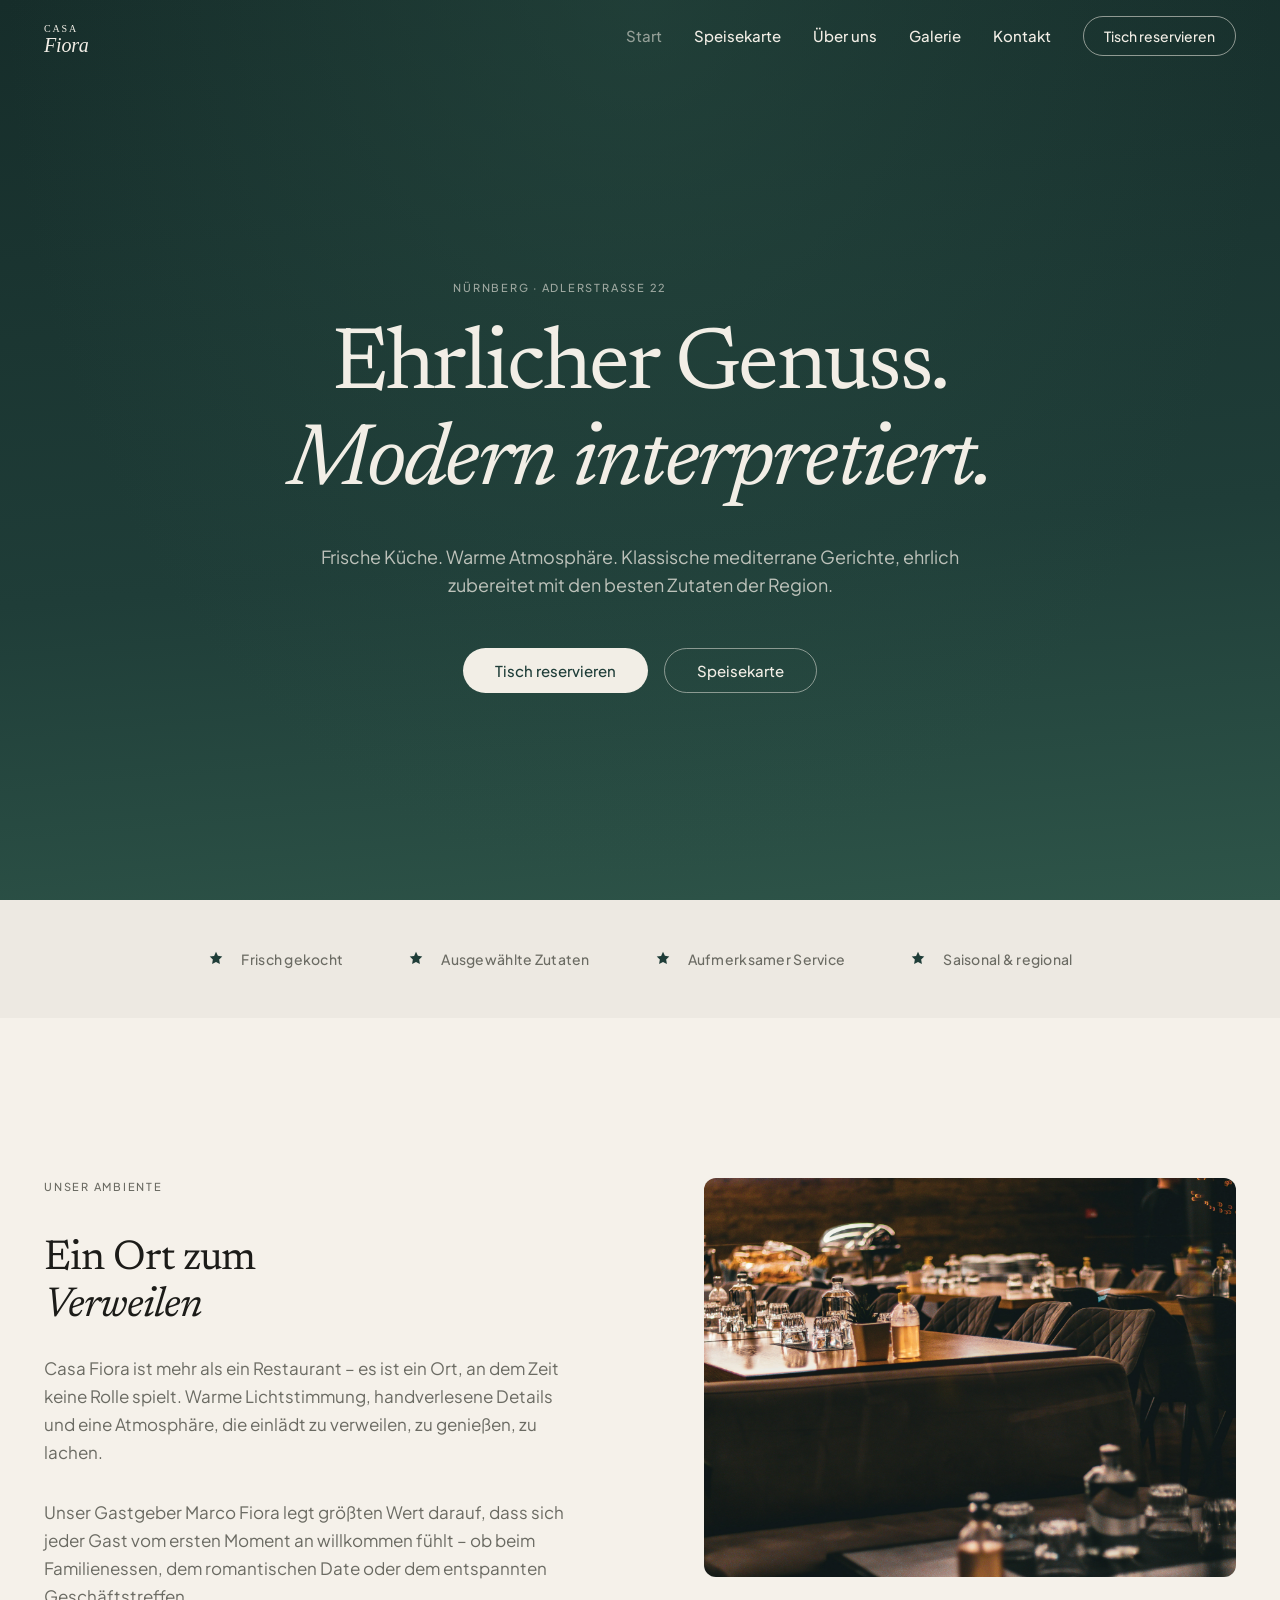
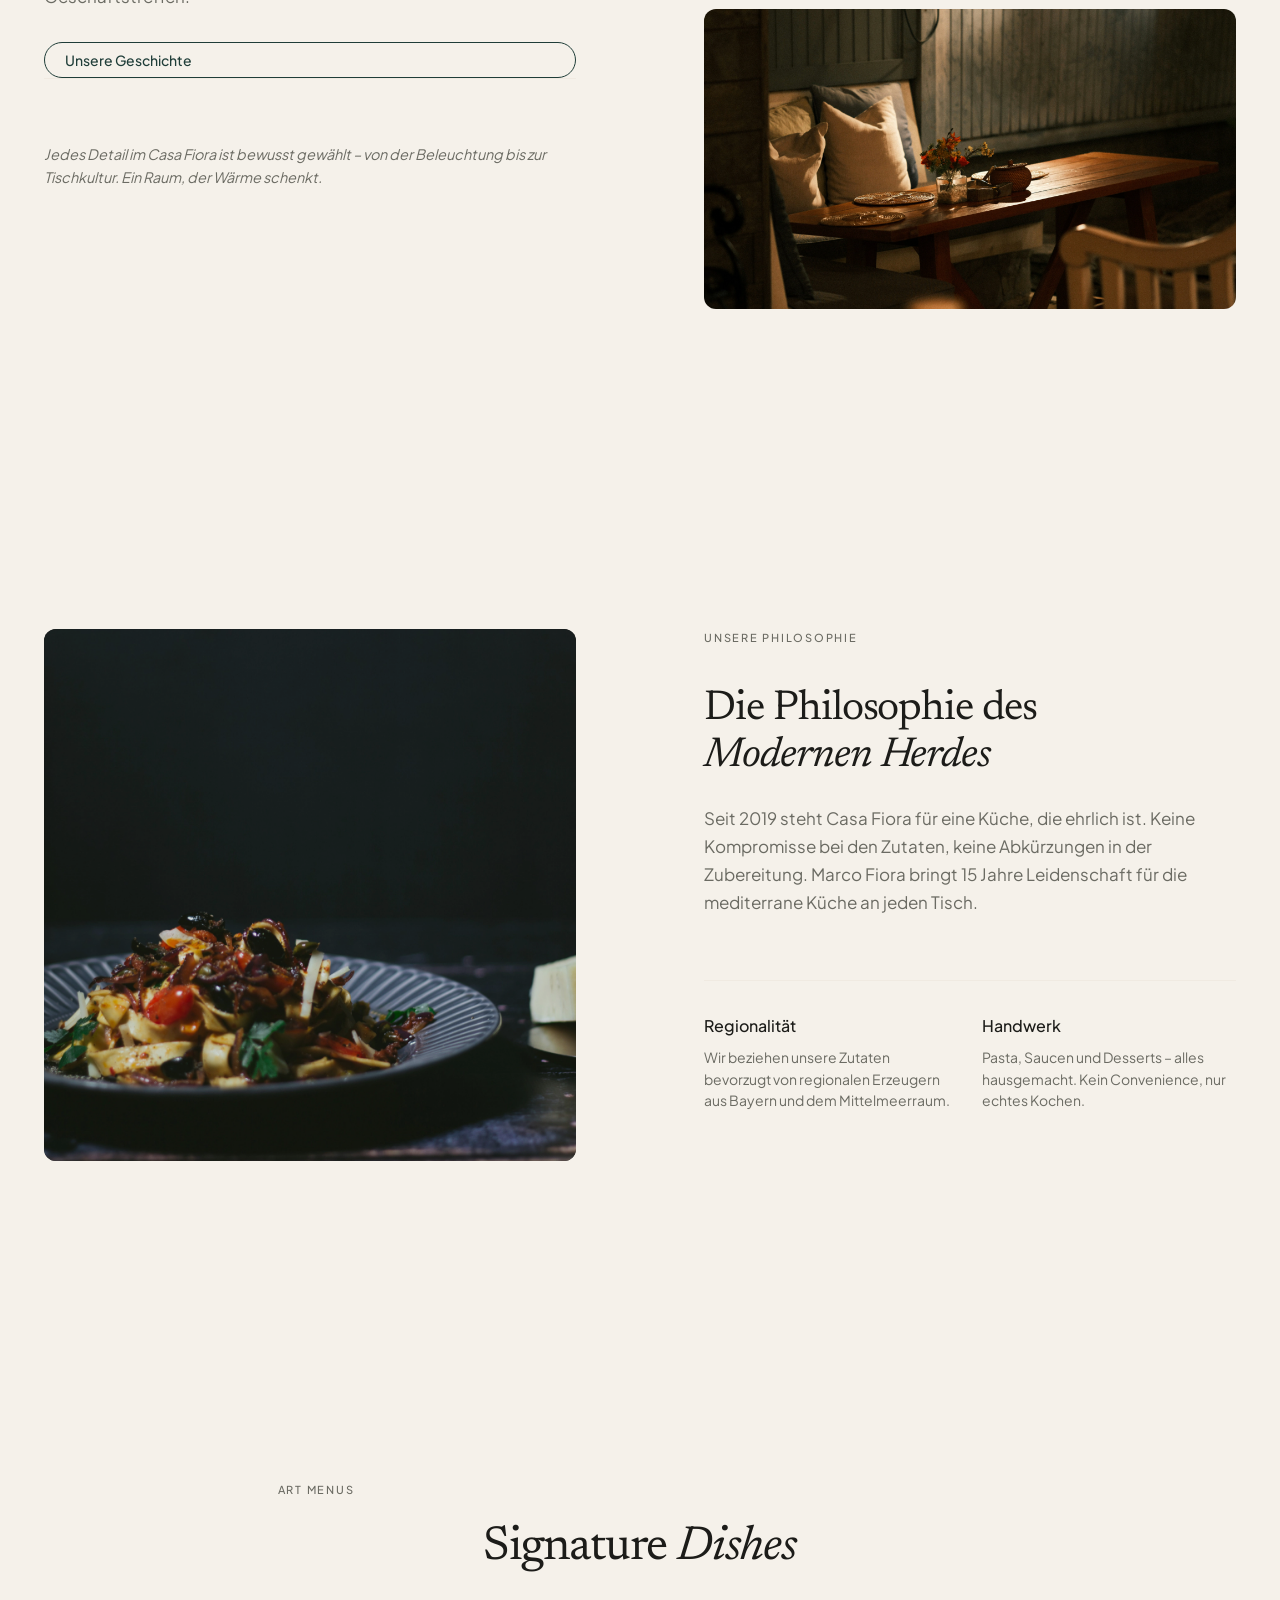
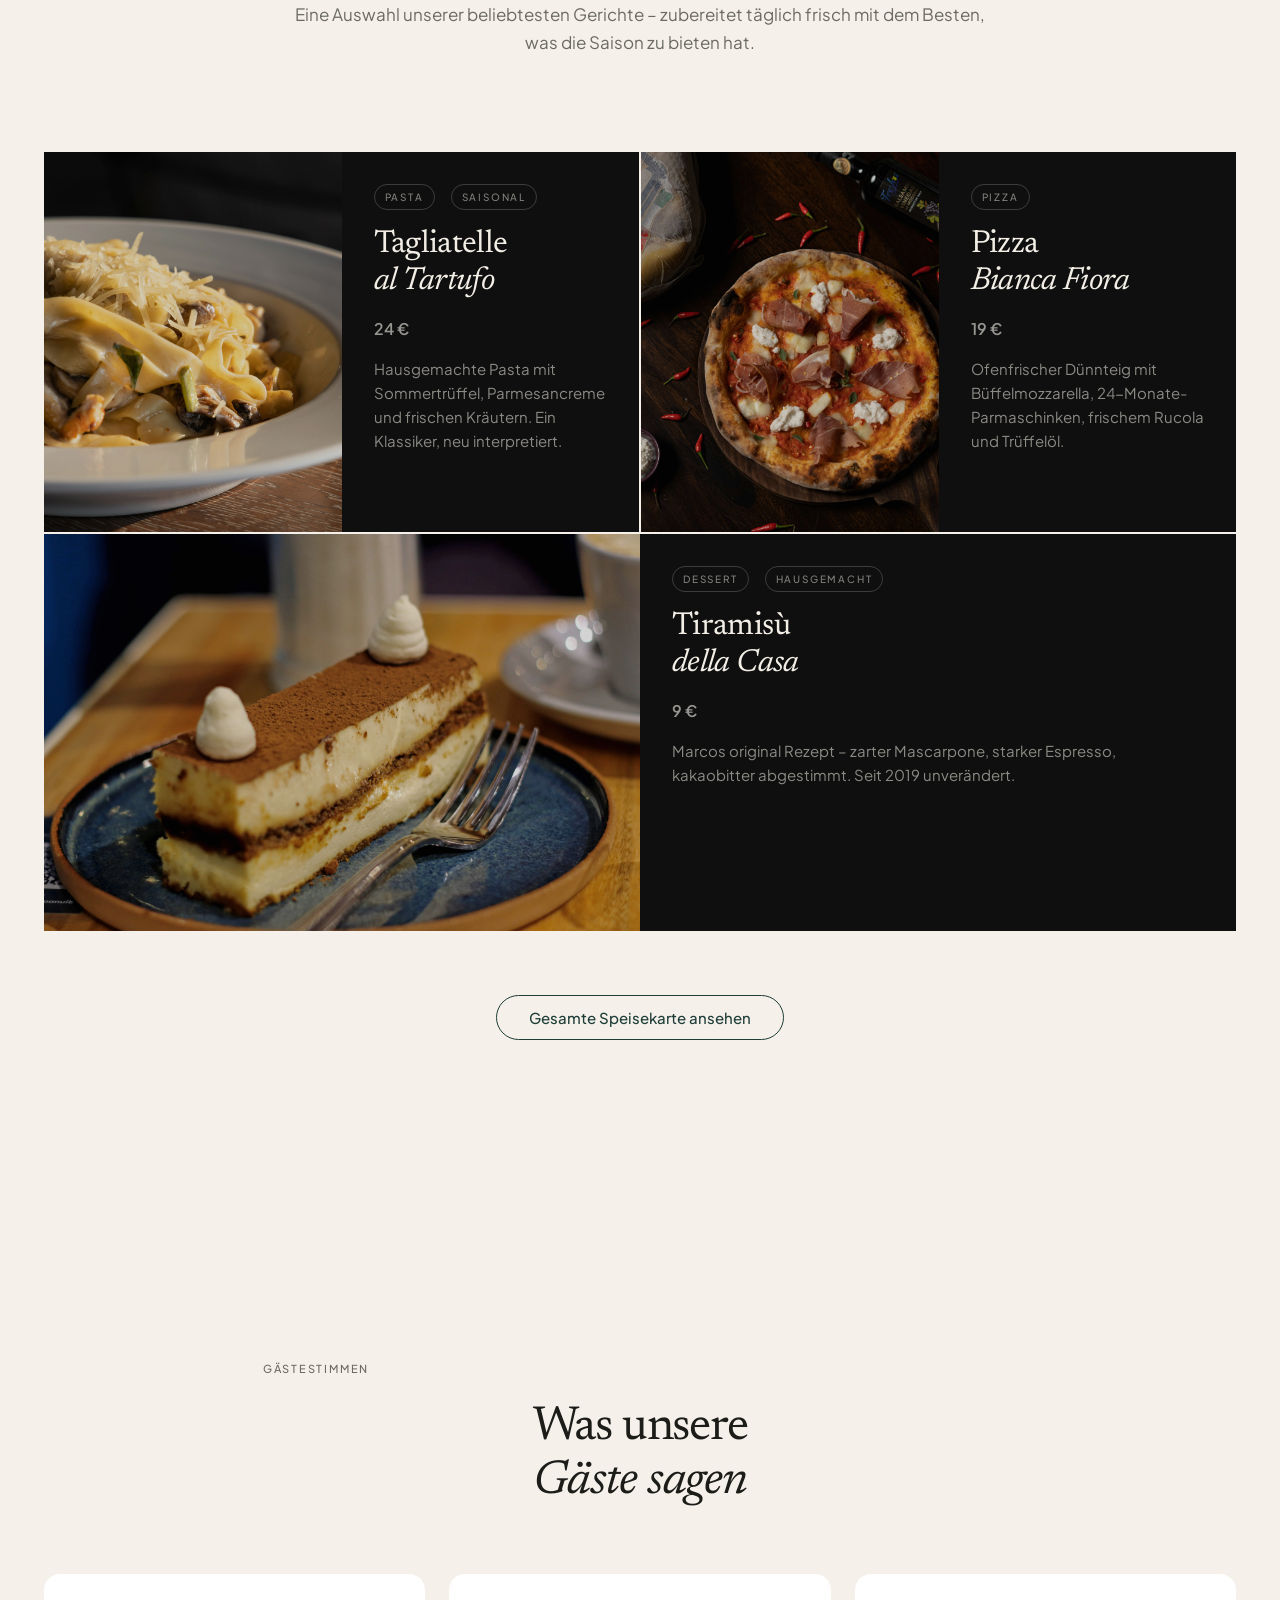
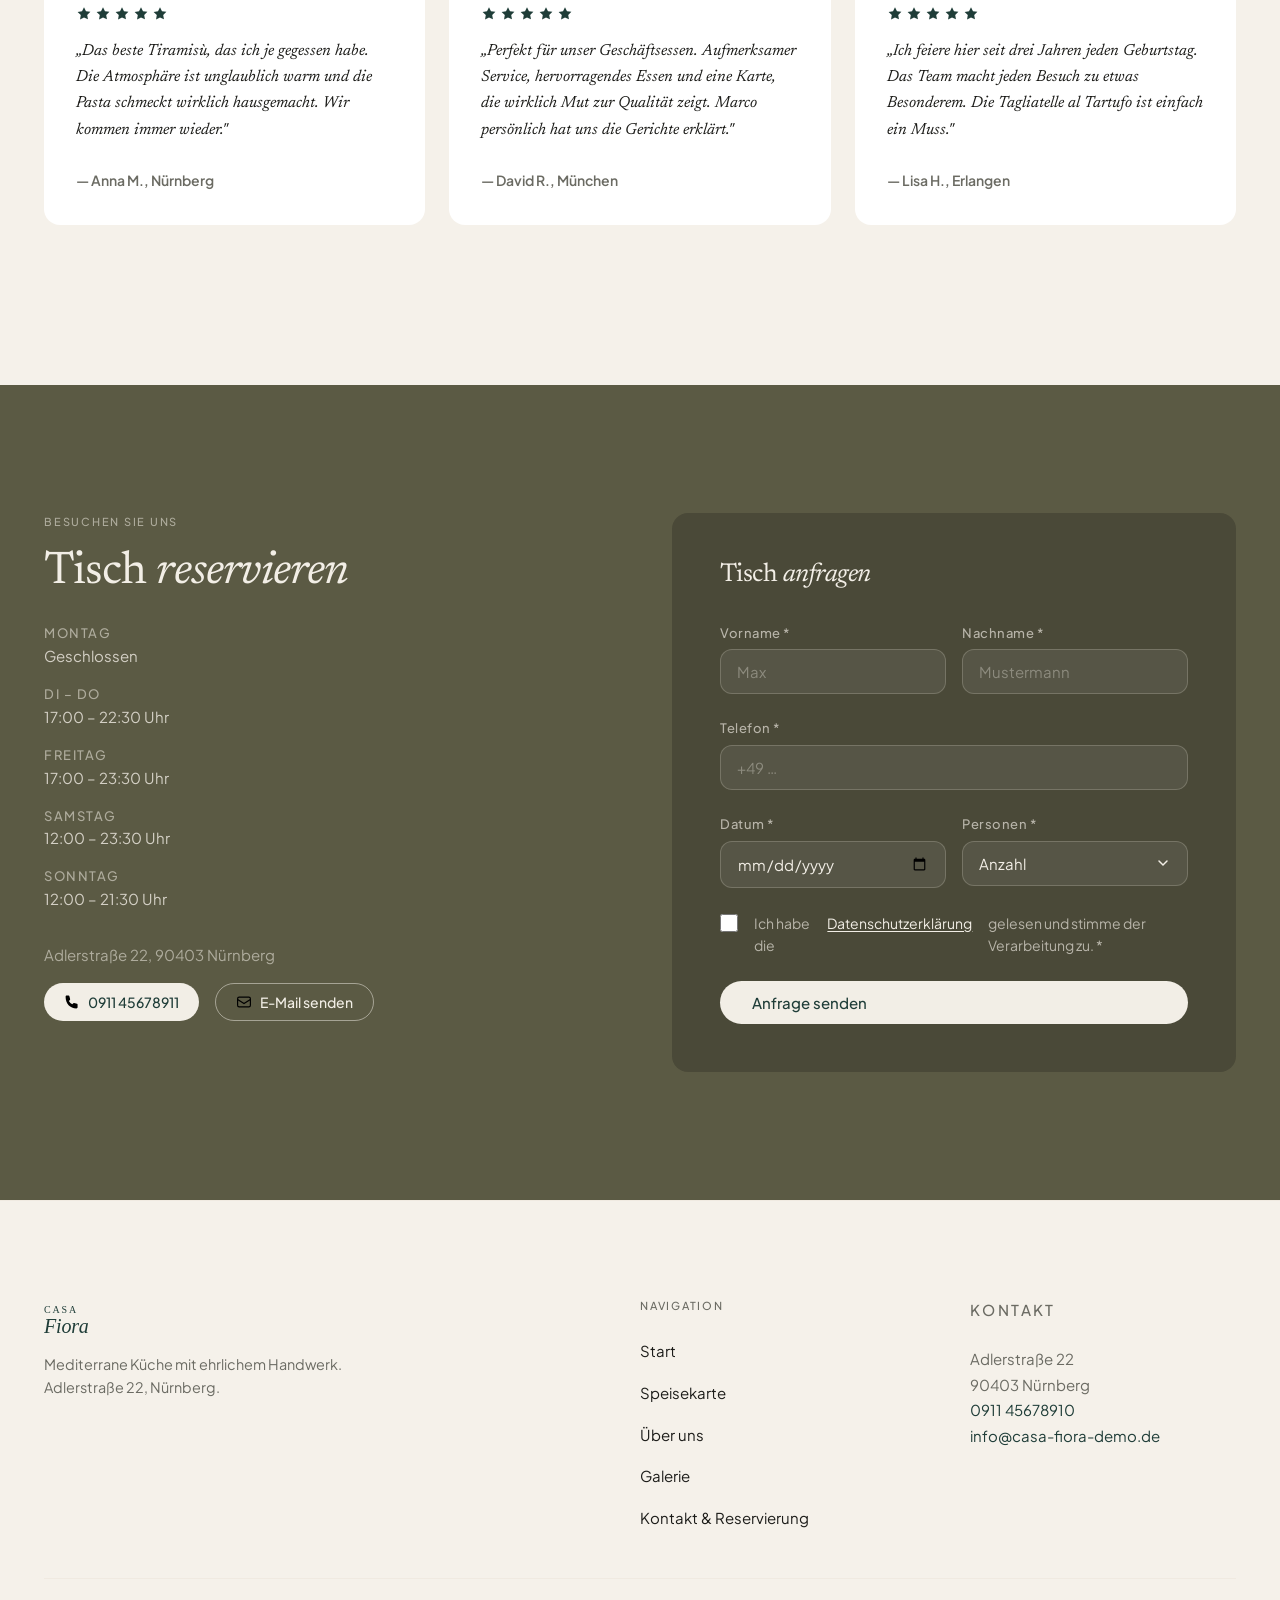
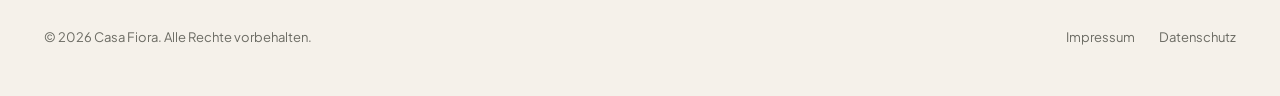
==== index.html @ edd3dd40 "demo Restaurant" ====
<!DOCTYPE html>
<html lang="de">
<head>
  <meta charset="UTF-8">
  <meta name="viewport" content="width=device-width, initial-scale=1.0">
  <meta name="description" content="Casa Fiora – Mediterrane Küche in Nürnberg. Frische Zutaten, hausgemachte Saucen, warme Atmosphäre. Tisch reservieren: 0911 45678911.">
  <meta name="robots" content="index, follow">
  <title>Casa Fiora – Mediterrane Küche in Nürnberg</title>

  <link rel="canonical" href="https://www.casa-fiora-demo.de/">

  <link rel="icon" type="image/svg+xml" href="/favicon.svg">
  <link rel="icon" type="image/png" sizes="32x32" href="/favicon-32x32.png">
  <link rel="apple-touch-icon" sizes="180x180" href="/apple-touch-icon.png">
  <link rel="manifest" href="/site.webmanifest">

  <meta property="og:title" content="Casa Fiora – Mediterrane Küche in Nürnberg">
  <meta property="og:description" content="Frische Küche. Warme Atmosphäre. Ehrlicher Genuss. Mediterrane Küche mit hausgemachten Saucen im Herzen Nürnbergs.">
  <meta property="og:type" content="website">
  <meta property="og:url" content="https://www.casa-fiora-demo.de/">
  <meta property="og:image" content="https://www.casa-fiora-demo.de/assets/images/og-image.jpg">
  <meta property="og:locale" content="de_DE">
  <meta property="og:site_name" content="Casa Fiora">

  <link rel="preload" href="/assets/fonts/newsreader-regular.woff2" as="font" type="font/woff2" crossorigin>
  <link rel="preload" href="/assets/fonts/plus-jakarta-sans-regular.woff2" as="font" type="font/woff2" crossorigin>
  <link rel="stylesheet" href="/style.css">

  <script type="application/ld+json">
  {
    "@context": "https://schema.org",
    "@type": "Restaurant",
    "name": "Casa Fiora",
    "image": "https://www.casa-fiora-demo.de/assets/images/og-image.jpg",
    "description": "Mediterrane Küche mit frischen Zutaten und hausgemachten Saucen. Klassische Gerichte modern interpretiert.",
    "servesCuisine": ["Mediterran", "Italienisch"],
    "address": {
      "@type": "PostalAddress",
      "streetAddress": "Adlerstraße 22",
      "postalCode": "90403",
      "addressLocality": "Nürnberg",
      "addressCountry": "DE"
    },
    "telephone": "+4991145678910",
    "email": "info@casa-fiora-demo.de",
    "url": "https://www.casa-fiora-demo.de",
    "openingHoursSpecification": [
      {
        "@type": "OpeningHoursSpecification",
        "dayOfWeek": ["Tuesday", "Wednesday", "Thursday"],
        "opens": "17:00",
        "closes": "22:30"
      },
      {
        "@type": "OpeningHoursSpecification",
        "dayOfWeek": ["Friday"],
        "opens": "17:00",
        "closes": "23:30"
      },
      {
        "@type": "OpeningHoursSpecification",
        "dayOfWeek": ["Saturday"],
        "opens": "12:00",
        "closes": "23:30"
      },
      {
        "@type": "OpeningHoursSpecification",
        "dayOfWeek": ["Sunday"],
        "opens": "12:00",
        "closes": "21:30"
      }
    ],
    "geo": {
      "@type": "GeoCoordinates",
      "latitude": "49.4530",
      "longitude": "11.0652"
    },
    "priceRange": "€€",
    "foundingDate": "2019",
    "founder": {
      "@type": "Person",
      "name": "Marco Fiora"
    }
  }
  </script>
</head>
<body>

  <a href="#main-content" class="skip-link">Zum Inhalt springen</a>

  <!-- Navigation -->
  <header class="site-header is-transparent" id="site-header">
    <div class="container">
      <a href="/" class="site-logo" aria-label="Casa Fiora – Startseite">
        <img src="/assets/logo/logo.svg" alt="Casa Fiora" width="180" height="44" class="logo-light">
        <img src="/assets/logo/logo-dark.svg" alt="Casa Fiora" width="180" height="44" class="logo-dark">
      </a>
      <nav class="site-nav" aria-label="Hauptnavigation">
        <ul id="main-menu" class="nav-list" role="list">
          <li><a href="/" aria-current="page">Start</a></li>
          <li><a href="/speisekarte.html">Speisekarte</a></li>
          <li><a href="/about.html">Über uns</a></li>
          <li><a href="/galerie.html">Galerie</a></li>
          <li><a href="/reservierung.html">Kontakt</a></li>
        </ul>
        <a href="/reservierung.html" class="nav-cta" aria-label="Tisch reservieren">Tisch reservieren</a>
        <button
          class="menu-toggle"
          type="button"
          aria-expanded="false"
          aria-controls="mobile-menu"
          aria-label="Menü öffnen">
          <img src="/assets/icons/menu.svg" alt="" aria-hidden="true" width="24" height="24" class="icon-menu">
          <img src="/assets/icons/close.svg" alt="" aria-hidden="true" width="24" height="24" class="icon-close">
        </button>
      </nav>
    </div>
  </header>

  <!-- Mobile Menu -->
  <nav id="mobile-menu" class="mobile-menu" aria-label="Mobile Navigation">
    <a href="/" aria-current="page">Start</a>
    <a href="/speisekarte.html">Speisekarte</a>
    <a href="/about.html">Über uns</a>
    <a href="/galerie.html">Galerie</a>
    <a href="/reservierung.html">Kontakt</a>
    <a href="/reservierung.html" class="btn btn--primary-light btn--sm mobile-menu-cta">Tisch reservieren</a>
  </nav>

  <main id="main-content">

    <!-- Hero Section -->
    <section class="hero" aria-label="Willkommen bei Casa Fiora">
      <div class="hero__inner">
        <p class="eyebrow hero__eyebrow">Nürnberg · Adlerstraße 22</p>
        <h1 class="hero__headline">
          Ehrlicher Genuss.<br>
          <em>Modern interpretiert.</em>
        </h1>
        <p class="hero__subline">Frische Küche. Warme Atmosphäre. Klassische mediterrane Gerichte, ehrlich zubereitet mit den besten Zutaten der Region.</p>
        <div class="hero__actions">
          <a href="/reservierung.html" class="btn btn--primary-light">Tisch reservieren</a>
          <a href="/speisekarte.html" class="btn btn--outline-light">Speisekarte</a>
        </div>
      </div>
    </section>

    <!-- Trust Badge Row -->
    <div class="trust-row">
      <div class="container">
        <ul class="trust-row__list" role="list">
          <li class="trust-row__item">
            <svg width="18" height="18" viewBox="0 0 20 20" fill="none" aria-hidden="true"><path d="M10 2l2.09 4.26L17 7.27l-3.5 3.41.83 4.81L10 13.27l-4.33 2.22.83-4.81L3 7.27l4.91-.71L10 2z" fill="currentColor"/></svg>
            Frisch gekocht
          </li>
          <li class="trust-row__item">
            <svg width="18" height="18" viewBox="0 0 20 20" fill="none" aria-hidden="true"><path d="M10 2l2.09 4.26L17 7.27l-3.5 3.41.83 4.81L10 13.27l-4.33 2.22.83-4.81L3 7.27l4.91-.71L10 2z" fill="currentColor"/></svg>
            Ausgewählte Zutaten
          </li>
          <li class="trust-row__item">
            <svg width="18" height="18" viewBox="0 0 20 20" fill="none" aria-hidden="true"><path d="M10 2l2.09 4.26L17 7.27l-3.5 3.41.83 4.81L10 13.27l-4.33 2.22.83-4.81L3 7.27l4.91-.71L10 2z" fill="currentColor"/></svg>
            Aufmerksamer Service
          </li>
          <li class="trust-row__item">
            <svg width="18" height="18" viewBox="0 0 20 20" fill="none" aria-hidden="true"><path d="M10 2l2.09 4.26L17 7.27l-3.5 3.41.83 4.81L10 13.27l-4.33 2.22.83-4.81L3 7.27l4.91-.71L10 2z" fill="currentColor"/></svg>
            Saisonal &amp; regional
          </li>
        </ul>
      </div>
    </div>

    <!-- Ambiente Split -->
    <section class="section section--creme" aria-labelledby="ambiente-heading">
      <div class="container">
        <div class="split split--text-left">
          <div class="split__text">
            <p class="eyebrow section__eyebrow">Unser Ambiente</p>
            <h2 class="split__headline" id="ambiente-heading">Ein Ort zum<br><em>Verweilen</em></h2>
            <p class="split__body">
              Casa Fiora ist mehr als ein Restaurant – es ist ein Ort, an dem Zeit keine Rolle spielt. Warme Lichtstimmung, handverlesene Details und eine Atmosphäre, die einlädt zu verweilen, zu genießen, zu lachen.
            </p>
            <p class="split__body">
              Unser Gastgeber Marco Fiora legt größten Wert darauf, dass sich jeder Gast vom ersten Moment an willkommen fühlt – ob beim Familienessen, dem romantischen Date oder dem entspannten Geschäftstreffen.
            </p>
            <a href="/about.html" class="btn btn--outline-dark btn--sm">Unsere Geschichte</a>
            <p class="split__ambient-note">Jedes Detail im Casa Fiora ist bewusst gewählt – von der Beleuchtung bis zur Tischkultur. Ein Raum, der Wärme schenkt.</p>
          </div>
          <div class="split__media">
            <picture class="split__images-primary">
              <source media="(min-width: 1024px)" srcset="/assets/images/interior-01-desktop.webp" type="image/webp">
              <source media="(min-width: 768px)" srcset="/assets/images/interior-01-tablet.webp" type="image/webp">
              <img
                src="/assets/images/interior-01-mobile.webp"
                alt="Innenraum des Casa Fiora Restaurants – warme Holztische und einladende Atmosphäre"
                width="960" height="720"
                loading="lazy">
            </picture>
            <picture class="split__images-secondary">
              <source media="(min-width: 1024px)" srcset="/assets/images/interior-02-desktop.webp" type="image/webp">
              <source media="(min-width: 768px)" srcset="/assets/images/interior-02-tablet.webp" type="image/webp">
              <img
                src="/assets/images/interior-02-mobile.webp"
                alt="Gedeckter Tisch im Casa Fiora – elegante Besteckauswahl auf cremigem Tischtuch"
                width="960" height="720"
                loading="lazy">
            </picture>
          </div>
        </div>
      </div>
    </section>

    <!-- Philosophie Split -->
    <section class="section section--alt philosophie" aria-labelledby="philosophie-heading">
      <div class="container">
        <div class="split split--text-right">
          <div class="split__media">
            <div class="philosophie__image-card">
              <picture>
                <source media="(min-width: 1024px)" srcset="/assets/images/food-01-desktop.webp" type="image/webp">
                <source media="(min-width: 768px)" srcset="/assets/images/food-01-tablet.webp" type="image/webp">
                <img
                  src="/assets/images/food-01-mobile.webp"
                  alt="Hausgemachte Pasta – frische Tagliatelle auf dunklem Untergrund"
                  width="960" height="960"
                  loading="lazy">
              </picture>
            </div>
          </div>
          <div class="split__text">
            <p class="eyebrow section__eyebrow">Unsere Philosophie</p>
            <h2 class="split__headline" id="philosophie-heading">Die Philosophie des<br><em>Modernen Herdes</em></h2>
            <p class="split__body">
              Seit 2019 steht Casa Fiora für eine Küche, die ehrlich ist. Keine Kompromisse bei den Zutaten, keine Abkürzungen in der Zubereitung. Marco Fiora bringt 15 Jahre Leidenschaft für die mediterrane Küche an jeden Tisch.
            </p>
            <div class="split__trust">
              <div class="trust-item">
                <p class="trust-item__label">Regionalität</p>
                <p class="trust-item__desc">Wir beziehen unsere Zutaten bevorzugt von regionalen Erzeugern aus Bayern und dem Mittelmeerraum.</p>
              </div>
              <div class="trust-item">
                <p class="trust-item__label">Handwerk</p>
                <p class="trust-item__desc">Pasta, Saucen und Desserts – alles hausgemacht. Kein Convenience, nur echtes Kochen.</p>
              </div>
            </div>
          </div>
        </div>
      </div>
    </section>

    <!-- Signature Dishes -->
    <section class="section section--creme signature" aria-labelledby="signature-heading">
      <div class="container">
        <header class="signature__header">
          <p class="eyebrow section__eyebrow">Art Menus</p>
          <h2 class="section__headline" id="signature-heading">Signature <em>Dishes</em></h2>
          <p class="section__subline" style="margin-inline: auto; text-align: center;">Eine Auswahl unserer beliebtesten Gerichte – zubereitet täglich frisch mit dem Besten, was die Saison zu bieten hat.</p>
        </header>

        <div class="signature__grid">

          <!-- Dish 1 -->
          <article class="dish-card">
            <picture>
              <source media="(min-width: 1024px)" srcset="/assets/images/dish-01-desktop.webp" type="image/webp">
              <source media="(min-width: 768px)" srcset="/assets/images/dish-01-tablet.webp" type="image/webp">
              <img
                src="/assets/images/dish-01-mobile.webp"
                alt="Tagliatelle al Tartufo – hausgemachte Pasta mit Sommertrüffel und Parmesan"
                width="1200" height="800"
                loading="lazy"
                class="dish-card__image">
            </picture>
            <div class="dish-card__content">
              <div class="dish-card__meta">
                <span class="dish-card__tag">Pasta</span>
                <span class="dish-card__tag">Saisonal</span>
              </div>
              <h3 class="dish-card__name">Tagliatelle<br><em>al Tartufo</em></h3>
              <p class="dish-card__price">24 €</p>
              <p class="dish-card__desc">Hausgemachte Pasta mit Sommertrüffel, Parmesancreme und frischen Kräutern. Ein Klassiker, neu interpretiert.</p>
            </div>
          </article>

          <!-- Dish 2 -->
          <article class="dish-card">
            <picture>
              <source media="(min-width: 1024px)" srcset="/assets/images/dish-02-desktop.webp" type="image/webp">
              <source media="(min-width: 768px)" srcset="/assets/images/dish-02-tablet.webp" type="image/webp">
              <img
                src="/assets/images/dish-02-mobile.webp"
                alt="Pizza Bianca mit Büffelmozzarella, Rucola und Parmaschinken"
                width="1200" height="800"
                loading="lazy"
                class="dish-card__image">
            </picture>
            <div class="dish-card__content">
              <div class="dish-card__meta">
                <span class="dish-card__tag">Pizza</span>
              </div>
              <h3 class="dish-card__name">Pizza<br><em>Bianca Fiora</em></h3>
              <p class="dish-card__price">19 €</p>
              <p class="dish-card__desc">Ofenfrischer Dünnteig mit Büffelmozzarella, 24-Monate-Parmaschinken, frischem Rucola und Trüffelöl.</p>
            </div>
          </article>

          <!-- Dish 3 -->
          <article class="dish-card" style="grid-column: 1 / -1;">
            <picture>
              <source media="(min-width: 1024px)" srcset="/assets/images/dish-03-desktop.webp" type="image/webp">
              <source media="(min-width: 768px)" srcset="/assets/images/dish-03-tablet.webp" type="image/webp">
              <img
                src="/assets/images/dish-03-mobile.webp"
                alt="Tiramisu della Casa – hausgemachtes Tiramisu mit Espresso und Mascarpone"
                width="1200" height="800"
                loading="lazy"
                class="dish-card__image">
            </picture>
            <div class="dish-card__content">
              <div class="dish-card__meta">
                <span class="dish-card__tag">Dessert</span>
                <span class="dish-card__tag">Hausgemacht</span>
              </div>
              <h3 class="dish-card__name">Tiramisù<br><em>della Casa</em></h3>
              <p class="dish-card__price">9 €</p>
              <p class="dish-card__desc">Marcos original Rezept – zarter Mascarpone, starker Espresso, kakaobitter abgestimmt. Seit 2019 unverändert.</p>
            </div>
          </article>

        </div>

        <div class="signature__cta">
          <a href="/speisekarte.html" class="btn btn--outline-dark">Gesamte Speisekarte ansehen</a>
        </div>
      </div>
    </section>

    <!-- Testimonials -->
    <section class="section section--alt testimonials" aria-labelledby="testimonials-heading">
      <div class="container">
        <header class="testimonials__header">
          <p class="eyebrow section__eyebrow">Gästestimmen</p>
          <h2 class="section__headline" id="testimonials-heading">Was unsere<br><em>Gäste sagen</em></h2>
        </header>
        <div class="testimonials__grid">
          <article class="testimonial-card">
            <div class="testimonial-card__stars" aria-label="5 von 5 Sternen">
              <svg class="star-icon" viewBox="0 0 20 20" aria-hidden="true"><path d="M10 1.5l2.47 5.01 5.53.8-4 3.9.94 5.49L10 14.27l-4.94 2.6.94-5.49-4-3.9 5.53-.8z"/></svg>
              <svg class="star-icon" viewBox="0 0 20 20" aria-hidden="true"><path d="M10 1.5l2.47 5.01 5.53.8-4 3.9.94 5.49L10 14.27l-4.94 2.6.94-5.49-4-3.9 5.53-.8z"/></svg>
              <svg class="star-icon" viewBox="0 0 20 20" aria-hidden="true"><path d="M10 1.5l2.47 5.01 5.53.8-4 3.9.94 5.49L10 14.27l-4.94 2.6.94-5.49-4-3.9 5.53-.8z"/></svg>
              <svg class="star-icon" viewBox="0 0 20 20" aria-hidden="true"><path d="M10 1.5l2.47 5.01 5.53.8-4 3.9.94 5.49L10 14.27l-4.94 2.6.94-5.49-4-3.9 5.53-.8z"/></svg>
              <svg class="star-icon" viewBox="0 0 20 20" aria-hidden="true"><path d="M10 1.5l2.47 5.01 5.53.8-4 3.9.94 5.49L10 14.27l-4.94 2.6.94-5.49-4-3.9 5.53-.8z"/></svg>
            </div>
            <p class="testimonial-card__text">„Das beste Tiramisù, das ich je gegessen habe. Die Atmosphäre ist unglaublich warm und die Pasta schmeckt wirklich hausgemacht. Wir kommen immer wieder."</p>
            <span class="testimonial-card__author">— Anna M., Nürnberg</span>
          </article>
          <article class="testimonial-card">
            <div class="testimonial-card__stars" aria-label="5 von 5 Sternen">
              <svg class="star-icon" viewBox="0 0 20 20" aria-hidden="true"><path d="M10 1.5l2.47 5.01 5.53.8-4 3.9.94 5.49L10 14.27l-4.94 2.6.94-5.49-4-3.9 5.53-.8z"/></svg>
              <svg class="star-icon" viewBox="0 0 20 20" aria-hidden="true"><path d="M10 1.5l2.47 5.01 5.53.8-4 3.9.94 5.49L10 14.27l-4.94 2.6.94-5.49-4-3.9 5.53-.8z"/></svg>
              <svg class="star-icon" viewBox="0 0 20 20" aria-hidden="true"><path d="M10 1.5l2.47 5.01 5.53.8-4 3.9.94 5.49L10 14.27l-4.94 2.6.94-5.49-4-3.9 5.53-.8z"/></svg>
              <svg class="star-icon" viewBox="0 0 20 20" aria-hidden="true"><path d="M10 1.5l2.47 5.01 5.53.8-4 3.9.94 5.49L10 14.27l-4.94 2.6.94-5.49-4-3.9 5.53-.8z"/></svg>
              <svg class="star-icon" viewBox="0 0 20 20" aria-hidden="true"><path d="M10 1.5l2.47 5.01 5.53.8-4 3.9.94 5.49L10 14.27l-4.94 2.6.94-5.49-4-3.9 5.53-.8z"/></svg>
            </div>
            <p class="testimonial-card__text">„Perfekt für unser Geschäftsessen. Aufmerksamer Service, hervorragendes Essen und eine Karte, die wirklich Mut zur Qualität zeigt. Marco persönlich hat uns die Gerichte erklärt."</p>
            <span class="testimonial-card__author">— David R., München</span>
          </article>
          <article class="testimonial-card">
            <div class="testimonial-card__stars" aria-label="5 von 5 Sternen">
              <svg class="star-icon" viewBox="0 0 20 20" aria-hidden="true"><path d="M10 1.5l2.47 5.01 5.53.8-4 3.9.94 5.49L10 14.27l-4.94 2.6.94-5.49-4-3.9 5.53-.8z"/></svg>
              <svg class="star-icon" viewBox="0 0 20 20" aria-hidden="true"><path d="M10 1.5l2.47 5.01 5.53.8-4 3.9.94 5.49L10 14.27l-4.94 2.6.94-5.49-4-3.9 5.53-.8z"/></svg>
              <svg class="star-icon" viewBox="0 0 20 20" aria-hidden="true"><path d="M10 1.5l2.47 5.01 5.53.8-4 3.9.94 5.49L10 14.27l-4.94 2.6.94-5.49-4-3.9 5.53-.8z"/></svg>
              <svg class="star-icon" viewBox="0 0 20 20" aria-hidden="true"><path d="M10 1.5l2.47 5.01 5.53.8-4 3.9.94 5.49L10 14.27l-4.94 2.6.94-5.49-4-3.9 5.53-.8z"/></svg>
              <svg class="star-icon" viewBox="0 0 20 20" aria-hidden="true"><path d="M10 1.5l2.47 5.01 5.53.8-4 3.9.94 5.49L10 14.27l-4.94 2.6.94-5.49-4-3.9 5.53-.8z"/></svg>
            </div>
            <p class="testimonial-card__text">„Ich feiere hier seit drei Jahren jeden Geburtstag. Das Team macht jeden Besuch zu etwas Besonderem. Die Tagliatelle al Tartufo ist einfach ein Muss."</p>
            <span class="testimonial-card__author">— Lisa H., Erlangen</span>
          </article>
        </div>
      </div>
    </section>

    <!-- CTA / Reservierung Section -->
    <section class="cta-section" aria-labelledby="cta-heading">
      <div class="container">
        <div class="cta-section__inner">

          <div class="cta-section__info">
            <p class="eyebrow" style="color: rgba(242,238,230,0.55); margin-bottom: var(--space-2);">Besuchen Sie uns</p>
            <h2 id="cta-heading">Tisch <em>reservieren</em></h2>
            <dl class="cta-section__hours">
              <dt>Montag</dt><dd>Geschlossen</dd>
              <dt>Di – Do</dt><dd>17:00 – 22:30 Uhr</dd>
              <dt>Freitag</dt><dd>17:00 – 23:30 Uhr</dd>
              <dt>Samstag</dt><dd>12:00 – 23:30 Uhr</dd>
              <dt>Sonntag</dt><dd>12:00 – 21:30 Uhr</dd>
            </dl>
            <p style="font-size: 0.9375rem; color: rgba(242,238,230,0.55); margin-bottom: var(--space-2);">Adlerstraße 22, 90403 Nürnberg</p>
            <div class="cta-section__actions">
              <a href="tel:+4991145678911" class="btn btn--primary-light btn--sm" aria-label="Reservierung per Telefon">
                <img src="/assets/icons/phone.svg" alt="" aria-hidden="true" width="16" height="16">
                0911 45678911
              </a>
              <a href="mailto:reservierung@casa-fiora-demo.de" class="btn btn--outline-light btn--sm" aria-label="Reservierung per E-Mail">
                <img src="/assets/icons/mail.svg" alt="" aria-hidden="true" width="16" height="16">
                E-Mail senden
              </a>
            </div>
          </div>

          <div class="cta-section__form-panel">
            <h3>Tisch <em>anfragen</em></h3>
            <div class="form-success" id="form-success-home">
              <strong>Vielen Dank für Ihre Anfrage!</strong><br>
              Wir bestätigen Ihre Reservierung per Telefon oder E-Mail innerhalb von 24 Stunden.
            </div>
            <form name="reservation-home" method="POST" data-netlify="true" netlify-honeypot="bot-field" class="form" id="form-home">
              <p class="hidden-honeypot" aria-hidden="true">
                <label>Nicht ausfüllen: <input name="bot-field" tabindex="-1" autocomplete="off"></label>
              </p>
              <input type="hidden" name="form-name" value="reservation-home">
              <div class="form-row--half">
                <div class="form-row">
                  <label for="home-vorname">Vorname *</label>
                  <input type="text" id="home-vorname" name="vorname" required autocomplete="given-name" placeholder="Max">
                </div>
                <div class="form-row">
                  <label for="home-nachname">Nachname *</label>
                  <input type="text" id="home-nachname" name="nachname" required autocomplete="family-name" placeholder="Mustermann">
                </div>
              </div>
              <div class="form-row">
                <label for="home-telefon">Telefon *</label>
                <input type="tel" id="home-telefon" name="telefon" required autocomplete="tel" placeholder="+49 …">
              </div>
              <div class="form-row--half">
                <div class="form-row">
                  <label for="home-datum">Datum *</label>
                  <input type="date" id="home-datum" name="datum" required>
                </div>
                <div class="form-row">
                  <label for="home-personen">Personen *</label>
                  <select id="home-personen" name="personen" required>
                    <option value="" disabled selected>Anzahl</option>
                    <option value="1">1 Person</option>
                    <option value="2">2 Personen</option>
                    <option value="3">3 Personen</option>
                    <option value="4">4 Personen</option>
                    <option value="5">5 Personen</option>
                    <option value="6">6 Personen</option>
                    <option value="7">7 Personen</option>
                    <option value="8">8 Personen</option>
                    <option value="9">9 Personen</option>
                    <option value="10+">10+ Personen</option>
                  </select>
                </div>
              </div>
              <label class="form-checkbox">
                <input type="checkbox" name="datenschutz" required>
                Ich habe die <a href="/datenschutz.html" target="_blank" rel="noopener noreferrer">Datenschutzerklärung</a> gelesen und stimme der Verarbeitung zu. *
              </label>
              <button type="submit" class="btn btn--primary-light">Anfrage senden</button>
            </form>
          </div>

        </div>
      </div>
    </section>

  </main>

  <!-- Footer -->
  <footer class="site-footer" aria-label="Seitenfu&szlig;">
    <div class="container">
      <div class="footer-inner">
        <div class="footer-brand">
          <a href="/" aria-label="Casa Fiora – Startseite" class="footer-logo">
            <img src="/assets/logo/logo-dark.svg" alt="Casa Fiora" width="180" height="44">
          </a>
          <p class="footer-tagline">Mediterrane Küche mit ehrlichem Handwerk. Adlerstraße 22, Nürnberg.</p>
        </div>
        <nav aria-label="Seiten-Navigation">
          <p class="footer-nav__title">Navigation</p>
          <ul class="footer-nav__list" role="list">
            <li><a href="/">Start</a></li>
            <li><a href="/speisekarte.html">Speisekarte</a></li>
            <li><a href="/about.html">Über uns</a></li>
            <li><a href="/galerie.html">Galerie</a></li>
            <li><a href="/reservierung.html">Kontakt &amp; Reservierung</a></li>
          </ul>
        </nav>
        <div class="footer-contact">
          <p class="footer-nav__title">Kontakt</p>
          <p>
            Adlerstraße 22<br>
            90403 Nürnberg<br>
            <a href="tel:+4991145678910">0911 45678910</a><br>
            <a href="mailto:info@casa-fiora-demo.de">info@casa-fiora-demo.de</a>
          </p>
        </div>
      </div>
      <div class="footer-bottom">
        <p class="footer-copyright">&copy; 2026 Casa Fiora. Alle Rechte vorbehalten.</p>
        <nav class="footer-legal" aria-label="Rechtliches">
          <a href="/impressum.html">Impressum</a>
          <a href="/datenschutz.html">Datenschutz</a>
        </nav>
      </div>
    </div>
  </footer>

  <script src="/script.js" defer></script>
</body>
</html>
---- style.css ----
/* ==========================================================================
   Casa Fiora Restaurant — Stylesheet
   LZRV-Studio Standard
   ========================================================================== */

/* ==========================================================================
   @font-face
   ========================================================================== */

/* Newsreader */
@font-face {
  font-family: 'Newsreader';
  src: url('/assets/fonts/newsreader-regular.woff2') format('woff2');
  font-weight: 400;
  font-style: normal;
  font-display: swap;
}
@font-face {
  font-family: 'Newsreader';
  src: url('/assets/fonts/newsreader-regular-italic.woff2') format('woff2');
  font-weight: 400;
  font-style: italic;
  font-display: swap;
}
@font-face {
  font-family: 'Newsreader';
  src: url('/assets/fonts/newsreader-semibold.woff2') format('woff2');
  font-weight: 600;
  font-style: normal;
  font-display: swap;
}
@font-face {
  font-family: 'Newsreader';
  src: url('/assets/fonts/newsreader-semibold-italic.woff2') format('woff2');
  font-weight: 600;
  font-style: italic;
  font-display: swap;
}

/* Plus Jakarta Sans */
@font-face {
  font-family: 'Plus Jakarta Sans';
  src: url('/assets/fonts/plus-jakarta-sans-regular.woff2') format('woff2');
  font-weight: 400;
  font-style: normal;
  font-display: swap;
}
@font-face {
  font-family: 'Plus Jakarta Sans';
  src: url('/assets/fonts/plus-jakarta-sans-medium.woff2') format('woff2');
  font-weight: 500;
  font-style: normal;
  font-display: swap;
}
@font-face {
  font-family: 'Plus Jakarta Sans';
  src: url('/assets/fonts/plus-jakarta-sans-semibold.woff2') format('woff2');
  font-weight: 600;
  font-style: normal;
  font-display: swap;
}

/* ==========================================================================
   Custom Properties
   ========================================================================== */

:root {
  /* Colors */
  --color-bg:            #F5F1EA;
  --color-surface:       #FFFFFF;
  --color-surface-alt:   #EDE9E2;
  --color-text:          #1C1C19;
  --color-text-muted:    #6B6B63;
  --color-text-on-dark:  #F2EEE6;
  --color-text-muted-dark: #A8A49A;
  --color-primary:       #1F3D38;
  --color-primary-hover: #2A4D46;
  --color-primary-deep:  #162D2A;
  --color-deep:          #0F0F0F;
  --color-olive:         #5B5A44;
  --color-olive-deep:    #4A4938;
  --color-accent:        #DDD3C4;
  --color-ghost-border:  rgba(221, 211, 196, 0.25);
  --color-success:       #2A6B4A;
  --color-error:         #A03028;

  /* Typography */
  --font-display: 'Newsreader', Georgia, 'Times New Roman', serif;
  --font-body:    'Plus Jakarta Sans', system-ui, -apple-system, sans-serif;

  /* Spacing (8px scale) */
  --space-1:  0.5rem;
  --space-2:  1rem;
  --space-3:  1.5rem;
  --space-4:  2rem;
  --space-5:  3rem;
  --space-6:  4rem;
  --space-7:  6rem;
  --space-8:  8rem;
  --space-9: 10rem;

  /* Layout */
  --container-max:   1240px;
  --container-wide:  1440px;
  --radius-sm:   6px;
  --radius-md:   12px;
  --radius-lg:   16px;
  --radius-xl:   24px;
  --radius-full: 9999px;

  /* Elevation */
  --shadow-sm: 0 2px 8px rgba(28, 28, 25, 0.06);
  --shadow-md: 0 8px 24px rgba(28, 28, 25, 0.08);
  --shadow-lg: 0 16px 48px rgba(28, 28, 25, 0.10);

  /* Navigation height */
  --nav-height: 72px;

  /* Transition */
  --ease: cubic-bezier(0.4, 0, 0.2, 1);
  --duration: 0.25s;
}

/* ==========================================================================
   Reset & Base
   ========================================================================== */

*, *::before, *::after {
  box-sizing: border-box;
  margin: 0;
  padding: 0;
}

html {
  font-size: 16px;
  scroll-behavior: smooth;
  -webkit-text-size-adjust: 100%;
}

body {
  font-family: var(--font-body);
  font-weight: 400;
  font-size: 1rem;
  line-height: 1.6;
  color: var(--color-text);
  background-color: var(--color-bg);
  overflow-x: hidden;
}

img, svg, video {
  display: block;
  max-width: 100%;
}

a {
  color: inherit;
  text-decoration: none;
}

ul, ol {
  list-style: none;
}

button {
  font-family: inherit;
  cursor: pointer;
  border: none;
  background: none;
}

input, textarea, select {
  font-family: inherit;
  font-size: inherit;
}

h1, h2, h3, h4, h5, h6 {
  font-family: var(--font-display);
  font-weight: 400;
  line-height: 1.15;
  letter-spacing: -0.02em;
}

p {
  max-width: 68ch;
}

/* ==========================================================================
   Accessibility
   ========================================================================== */

.skip-link {
  position: absolute;
  top: -100%;
  left: var(--space-3);
  padding: var(--space-1) var(--space-3);
  background: var(--color-primary);
  color: var(--color-text-on-dark);
  font-family: var(--font-body);
  font-size: 0.875rem;
  font-weight: 500;
  border-radius: var(--radius-md);
  z-index: 9999;
  transition: top 0.15s;
}

.skip-link:focus {
  top: var(--space-2);
}

:focus-visible {
  outline: 2px solid var(--color-primary);
  outline-offset: 3px;
}

/* Reduced motion */
@media (prefers-reduced-motion: reduce) {
  *, *::before, *::after {
    animation-duration: 0.01ms !important;
    animation-iteration-count: 1 !important;
    transition-duration: 0.01ms !important;
    scroll-behavior: auto !important;
  }
}

/* ==========================================================================
   Utility Classes
   ========================================================================== */

.container {
  max-width: var(--container-max);
  margin-inline: auto;
  padding-inline: var(--space-3);
}

.container--wide {
  max-width: var(--container-wide);
  margin-inline: auto;
  padding-inline: var(--space-3);
}

.eyebrow {
  font-family: var(--font-body);
  font-weight: 500;
  font-size: 0.6875rem;
  letter-spacing: 0.16em;
  text-transform: uppercase;
}

.hidden-honeypot {
  position: absolute;
  left: -9999px;
  top: -9999px;
  width: 1px;
  height: 1px;
  overflow: hidden;
  opacity: 0;
  pointer-events: none;
  tab-index: -1;
}

/* ==========================================================================
   Navigation
   ========================================================================== */

.site-header {
  position: fixed;
  top: 0;
  left: 0;
  right: 0;
  z-index: 100;
  height: var(--nav-height);
  transition: background-color var(--duration) var(--ease),
              box-shadow var(--duration) var(--ease);
}

.site-header.is-transparent {
  background-color: transparent;
}

.site-header.is-solid {
  background-color: var(--color-bg);
  box-shadow: var(--shadow-sm);
}

.site-header .container {
  height: 100%;
  display: flex;
  align-items: center;
  justify-content: space-between;
  gap: var(--space-4);
}

.site-logo {
  display: flex;
  align-items: center;
  flex-shrink: 0;
}

.site-logo img {
  height: 40px;
  width: auto;
}

.logo-light { display: block; }
.logo-dark  { display: none; }

.site-header.is-solid .logo-light { display: none; }
.site-header.is-solid .logo-dark  { display: block; }

.site-nav {
  display: flex;
  align-items: center;
  gap: var(--space-4);
}

.nav-list {
  display: none;
  align-items: center;
  gap: var(--space-4);
}

.nav-list a {
  font-family: var(--font-body);
  font-weight: 500;
  font-size: 0.9375rem;
  color: var(--color-text-on-dark);
  transition: opacity var(--duration) var(--ease);
}

.site-header.is-solid .nav-list a {
  color: var(--color-text);
}

.nav-list a:hover {
  opacity: 0.7;
}

.nav-list a[aria-current="page"] {
  opacity: 0.55;
  pointer-events: none;
}

.nav-cta {
  display: none;
  align-items: center;
  padding: 0.5rem 1.25rem;
  border: 1.5px solid rgba(242, 238, 230, 0.55);
  border-radius: var(--radius-full);
  font-family: var(--font-body);
  font-weight: 500;
  font-size: 0.875rem;
  color: var(--color-text-on-dark);
  white-space: nowrap;
  transition: background-color var(--duration) var(--ease),
              border-color var(--duration) var(--ease),
              color var(--duration) var(--ease);
}

.site-header.is-solid .nav-cta {
  border-color: var(--color-primary);
  color: var(--color-primary);
}

.nav-cta:hover {
  background-color: rgba(242, 238, 230, 0.15);
}

.site-header.is-solid .nav-cta:hover {
  background-color: var(--color-primary);
  color: var(--color-text-on-dark);
}

.menu-toggle {
  display: flex;
  align-items: center;
  justify-content: center;
  width: 44px;
  height: 44px;
  border-radius: var(--radius-md);
  color: var(--color-text-on-dark);
  transition: background-color var(--duration) var(--ease),
              color var(--duration) var(--ease);
}

.site-header.is-solid .menu-toggle {
  color: var(--color-text);
}

.menu-toggle:hover {
  background-color: rgba(242, 238, 230, 0.1);
}

.site-header.is-solid .menu-toggle:hover {
  background-color: rgba(31, 61, 56, 0.08);
}

.menu-toggle .icon-close { display: none; }
.menu-toggle.is-open .icon-menu  { display: none; }
.menu-toggle.is-open .icon-close { display: block; }

/* Mobile Menu Overlay */
.mobile-menu {
  display: none;
  position: fixed;
  top: var(--nav-height);
  left: 0;
  right: 0;
  bottom: 0;
  background-color: var(--color-primary-deep);
  z-index: 99;
  padding: var(--space-5) var(--space-3);
  flex-direction: column;
  gap: var(--space-2);
}

.mobile-menu.is-open {
  display: flex;
}

.mobile-menu a {
  font-family: var(--font-display);
  font-weight: 400;
  font-size: 2rem;
  font-style: italic;
  color: var(--color-text-on-dark);
  padding: var(--space-2) 0;
  border-bottom: 1px solid var(--color-ghost-border);
  transition: opacity var(--duration) var(--ease);
}

.mobile-menu a:hover {
  opacity: 0.7;
}

.mobile-menu a[aria-current="page"] {
  opacity: 0.45;
  pointer-events: none;
}

.mobile-menu-cta {
  margin-top: var(--space-4);
  align-self: flex-start;
}

@media (min-width: 768px) {
  .nav-cta {
    display: flex;
  }
}

@media (min-width: 1024px) {
  .nav-list {
    display: flex;
  }
  .menu-toggle {
    display: none;
  }
}

/* ==========================================================================
   Buttons
   ========================================================================== */

.btn {
  display: inline-flex;
  align-items: center;
  gap: var(--space-1);
  padding: 0.875rem 2rem;
  border-radius: var(--radius-xl);
  font-family: var(--font-body);
  font-weight: 500;
  font-size: 0.9375rem;
  line-height: 1;
  white-space: nowrap;
  transition: transform var(--duration) var(--ease),
              background-color var(--duration) var(--ease),
              opacity var(--duration) var(--ease),
              box-shadow var(--duration) var(--ease);
  cursor: pointer;
}

.btn:hover {
  transform: scale(1.015);
}

.btn:active {
  transform: scale(0.99);
}

.btn--primary {
  background-color: var(--color-primary);
  color: var(--color-text-on-dark);
}

.btn--primary:hover {
  background-color: var(--color-primary-hover);
  box-shadow: var(--shadow-md);
}

.btn--primary-light {
  background-color: var(--color-text-on-dark);
  color: var(--color-primary);
}

.btn--primary-light:hover {
  background-color: #E8E3D9;
  box-shadow: var(--shadow-md);
}

.btn--outline-light {
  background-color: transparent;
  color: var(--color-text-on-dark);
  border: 1.5px solid rgba(242, 238, 230, 0.5);
}

.btn--outline-light:hover {
  background-color: rgba(242, 238, 230, 0.1);
}

.btn--outline-dark {
  background-color: transparent;
  color: var(--color-primary);
  border: 1.5px solid var(--color-primary);
}

.btn--outline-dark:hover {
  background-color: var(--color-primary);
  color: var(--color-text-on-dark);
}

.btn--sm {
  padding: 0.625rem 1.25rem;
  font-size: 0.875rem;
}

/* ==========================================================================
   Hero Section
   ========================================================================== */

.hero {
  min-height: 100svh;
  display: flex;
  align-items: center;
  justify-content: center;
  text-align: center;
  background: linear-gradient(175deg, var(--color-primary-deep) 0%, var(--color-primary) 60%, #2E5549 100%);
  padding: calc(var(--nav-height) + var(--space-8)) var(--space-3) var(--space-8);
  position: relative;
  overflow: hidden;
}

.hero::before {
  content: '';
  position: absolute;
  inset: 0;
  background: radial-gradient(ellipse at 50% 0%, rgba(46, 85, 73, 0.4) 0%, transparent 70%);
  pointer-events: none;
}

.hero__inner {
  position: relative;
  z-index: 1;
  max-width: 820px;
  margin-inline: auto;
}

.hero__eyebrow {
  color: rgba(242, 238, 230, 0.6);
  margin-bottom: var(--space-3);
}

.hero__headline {
  font-size: clamp(2.75rem, 7vw, 5.5rem);
  color: var(--color-text-on-dark);
  letter-spacing: -0.03em;
  line-height: 1.08;
  margin-bottom: var(--space-4);
}

.hero__headline em {
  font-style: italic;
}

.hero__subline {
  font-size: clamp(1rem, 2vw, 1.125rem);
  color: rgba(242, 238, 230, 0.75);
  line-height: 1.6;
  max-width: 52ch;
  margin-inline: auto;
  margin-bottom: var(--space-5);
}

.hero__actions {
  display: flex;
  flex-wrap: wrap;
  gap: var(--space-2);
  justify-content: center;
}

/* ==========================================================================
   Section Base
   ========================================================================== */

.section {
  padding-block: var(--space-7);
}

.section--creme {
  background-color: var(--color-bg);
}

.section--white {
  background-color: var(--color-surface);
}

.section--dark {
  background-color: var(--color-deep);
}

.section--olive {
  background-color: var(--color-olive);
}

.section--alt {
  background-color: var(--color-surface-alt);
}

.section__eyebrow {
  color: var(--color-text-muted);
  margin-bottom: var(--space-3);
}

.section__eyebrow--dark {
  color: var(--color-text-muted-dark);
}

.section__headline {
  font-size: clamp(2rem, 4vw, 3rem);
  line-height: 1.12;
  letter-spacing: -0.025em;
}

.section__headline em {
  font-style: italic;
}

.section__subline {
  font-size: 1.0625rem;
  color: var(--color-text-muted);
  line-height: 1.65;
  max-width: 58ch;
  margin-top: var(--space-3);
}

.section__subline--dark {
  color: var(--color-text-muted-dark);
}

@media (min-width: 1024px) {
  .section {
    padding-block: var(--space-9);
  }
}

/* ==========================================================================
   Split Layouts
   ========================================================================== */

.split {
  display: grid;
  gap: var(--space-6);
  align-items: center;
}

.split--text-left .split__text { order: 1; }
.split--text-left .split__media { order: 2; }

.split--text-right .split__text { order: 2; }
.split--text-right .split__media { order: 1; }

.split__text {
  max-width: 560px;
}

.split__headline {
  font-size: clamp(1.875rem, 3.5vw, 2.625rem);
  line-height: 1.12;
  letter-spacing: -0.025em;
  margin-top: var(--space-2);
  margin-bottom: var(--space-3);
}

.split__headline em {
  font-style: italic;
}

.split__body {
  font-size: 1.0625rem;
  color: var(--color-text-muted);
  line-height: 1.65;
  margin-bottom: var(--space-4);
}

.split__body--dark {
  color: var(--color-text-muted-dark);
}

.split__trust {
  display: grid;
  grid-template-columns: 1fr 1fr;
  gap: var(--space-3);
  margin-top: var(--space-4);
  padding-top: var(--space-4);
  border-top: 1px solid var(--color-ghost-border);
}

.trust-item__label {
  font-weight: 500;
  font-size: 1rem;
  color: var(--color-text);
  margin-bottom: var(--space-1);
}

.trust-item__label--dark {
  color: var(--color-text-on-dark);
}

.trust-item__desc {
  font-size: 0.875rem;
  color: var(--color-text-muted);
  line-height: 1.55;
}

.trust-item__desc--dark {
  color: var(--color-text-muted-dark);
}

/* Stacked images (Ambiente split) */
.split__images {
  position: relative;
  display: grid;
  gap: var(--space-5);
}

/* picture is the grid item — sizing goes here */
.split__images-primary {
  display: block;
  width: 100%;
  aspect-ratio: 4/3;
  overflow: hidden;
  border-radius: var(--radius-md);
}

.split__images-secondary {
  display: block;
  width: 100%;
  aspect-ratio: 16/9;
  overflow: hidden;
  border-radius: var(--radius-md);
  margin-top: var(--space-3);
}

/* img fills its picture container */
.split__images-primary img,
.split__images-secondary img {
  display: block;
  width: 100%;
  height: 100%;
  object-fit: cover;
}

/* Text column ambient note */
.split__ambient-note {
  display: none;
}

@media (min-width: 1024px) {
  .split {
    grid-template-columns: 1fr 1fr;
    gap: var(--space-8);
    align-items: start;
  }

  .split--text-right .split__text { order: 2; }
  .split--text-right .split__media { order: 1; }

  .split__images-secondary {
    width: 100%;
    margin-top: var(--space-4);
  }

  .split__text {
    display: flex;
    flex-direction: column;
  }

  .split__ambient-note {
    display: block;
    margin-top: auto;
    padding-top: var(--space-6);
    font-size: 0.9rem;
    color: var(--color-text-muted);
    font-style: italic;
    line-height: 1.6;
    border-top: 1px solid var(--color-ghost-border);
  }
}

/* ==========================================================================
   Philosophie Section
   ========================================================================== */

.philosophie {
  background-color: var(--color-bg);
}

.philosophie__image-card {
  background-color: var(--color-deep);
  border-radius: var(--radius-md);
  overflow: hidden;
  aspect-ratio: 1;
}

.philosophie__image-card img {
  width: 100%;
  height: 100%;
  object-fit: cover;
  opacity: 0.85;
}

/* ==========================================================================
   Signature Dishes
   ========================================================================== */

.signature {
  background-color: var(--color-bg);
}

.signature__header {
  text-align: center;
  margin-bottom: var(--space-7);
}

.signature__grid {
  display: grid;
  gap: 2px;
}

.dish-card {
  display: grid;
  background-color: var(--color-deep);
  overflow: hidden;
  transition: transform var(--duration) var(--ease);
}

.dish-card:hover {
  transform: scale(1.01);
}

.dish-card__image {
  width: 100%;
  aspect-ratio: 4/3;
  object-fit: cover;
  display: block;
  opacity: 0.82;
  transition: opacity var(--duration) var(--ease);
}

.dish-card:hover .dish-card__image {
  opacity: 0.92;
}

.dish-card__content {
  padding: var(--space-4) var(--space-4) var(--space-5);
}

.dish-card__meta {
  display: flex;
  gap: var(--space-2);
  margin-bottom: var(--space-2);
}

.dish-card__tag {
  font-family: var(--font-body);
  font-weight: 500;
  font-size: 0.625rem;
  letter-spacing: 0.18em;
  text-transform: uppercase;
  color: rgba(242, 238, 230, 0.5);
  border: 1px solid rgba(242, 238, 230, 0.2);
  padding: 4px 10px;
  border-radius: var(--radius-full);
}

.dish-card__name {
  font-size: clamp(1.5rem, 3vw, 2rem);
  color: var(--color-text-on-dark);
  letter-spacing: -0.02em;
  margin-bottom: var(--space-2);
}

.dish-card__name em {
  font-style: italic;
}

.dish-card__price {
  font-family: var(--font-body);
  font-weight: 600;
  font-size: 1rem;
  color: rgba(242, 238, 230, 0.6);
  margin-bottom: var(--space-2);
}

.dish-card__desc {
  font-size: 0.9375rem;
  color: rgba(242, 238, 230, 0.55);
  line-height: 1.6;
  max-width: 44ch;
}

.signature__cta {
  text-align: center;
  margin-top: var(--space-6);
}

@media (min-width: 768px) {
  .signature__grid {
    grid-template-columns: 1fr 1fr;
  }

  .dish-card {
    grid-template-rows: auto 1fr;
  }
}

@media (min-width: 1024px) {
  .dish-card {
    grid-template-columns: 1fr 1fr;
    grid-template-rows: unset;
  }

  .dish-card__image {
    aspect-ratio: unset;
    min-height: 380px;
    height: 100%;
  }
}

/* ==========================================================================
   Trust Badges / Icon Row
   ========================================================================== */

.trust-row {
  background-color: var(--color-surface-alt);
  padding-block: var(--space-5);
}

.trust-row__list {
  display: flex;
  flex-wrap: wrap;
  justify-content: center;
  gap: var(--space-4) var(--space-6);
}

.trust-row__item {
  display: flex;
  align-items: center;
  gap: var(--space-2);
  font-family: var(--font-body);
  font-weight: 500;
  font-size: 0.875rem;
  color: var(--color-text-muted);
  letter-spacing: 0.02em;
}

.trust-row__item svg {
  color: var(--color-primary);
  flex-shrink: 0;
}

/* ==========================================================================
   Testimonials
   ========================================================================== */

.testimonials {
  background-color: var(--color-bg);
}

.testimonials__header {
  text-align: center;
  margin-bottom: var(--space-6);
}

.testimonials__grid {
  display: grid;
  gap: var(--space-3);
}

.testimonial-card {
  background-color: var(--color-surface);
  border-radius: var(--radius-lg);
  padding: var(--space-4);
}

.testimonial-card__stars {
  display: flex;
  gap: 3px;
  margin-bottom: var(--space-2);
}

.testimonial-card__star {
  width: 16px;
  height: 16px;
  color: var(--color-primary);
}

.testimonial-card__text {
  font-size: 1rem;
  line-height: 1.65;
  color: var(--color-text);
  margin-bottom: var(--space-3);
  font-style: italic;
  font-family: var(--font-display);
}

.testimonial-card__author {
  font-family: var(--font-body);
  font-weight: 600;
  font-size: 0.875rem;
  color: var(--color-text-muted);
}

@media (min-width: 768px) {
  .testimonials__grid {
    grid-template-columns: repeat(3, 1fr);
  }
}

/* ==========================================================================
   CTA Section
   ========================================================================== */

.cta-section {
  background-color: var(--color-olive);
  padding-block: var(--space-8);
}

.cta-section__inner {
  display: grid;
  gap: var(--space-6);
}

.cta-section__info h2 {
  font-size: clamp(2rem, 4vw, 2.875rem);
  color: var(--color-text-on-dark);
  margin-bottom: var(--space-3);
}

.cta-section__info h2 em {
  font-style: italic;
}

.cta-section__hours {
  margin-bottom: var(--space-4);
}

.cta-section__hours dt {
  font-weight: 500;
  font-size: 0.8125rem;
  letter-spacing: 0.12em;
  text-transform: uppercase;
  color: rgba(242, 238, 230, 0.55);
  margin-top: var(--space-2);
}

.cta-section__hours dd {
  font-size: 0.9375rem;
  color: rgba(242, 238, 230, 0.8);
}

.cta-section__actions {
  display: flex;
  flex-wrap: wrap;
  gap: var(--space-2);
}

.cta-section__form-panel {
  background-color: var(--color-olive-deep);
  border-radius: var(--radius-lg);
  padding: var(--space-5);
}

.cta-section__form-panel h3 {
  font-size: 1.625rem;
  color: var(--color-text-on-dark);
  margin-bottom: var(--space-4);
}

.cta-section__form-panel h3 em {
  font-style: italic;
}

@media (min-width: 1024px) {
  .cta-section__inner {
    grid-template-columns: 1fr 1fr;
    align-items: start;
  }
}

/* ==========================================================================
   Forms
   ========================================================================== */

.form {
  display: flex;
  flex-direction: column;
  gap: var(--space-3);
}

.form-row {
  display: flex;
  flex-direction: column;
  gap: 6px;
}

.form-row--half {
  display: grid;
  grid-template-columns: 1fr 1fr;
  gap: var(--space-2);
}

.form-row label {
  font-family: var(--font-body);
  font-weight: 500;
  font-size: 0.8125rem;
  letter-spacing: 0.04em;
  color: rgba(242, 238, 230, 0.65);
}

.form-row label.dark {
  color: var(--color-text-muted);
}

.form-row input,
.form-row select,
.form-row textarea {
  width: 100%;
  padding: 0.75rem 1rem;
  background-color: rgba(255, 255, 255, 0.07);
  border: 1px solid rgba(242, 238, 230, 0.2);
  border-radius: var(--radius-md);
  color: var(--color-text-on-dark);
  font-size: 0.9375rem;
  transition: border-color var(--duration) var(--ease),
              background-color var(--duration) var(--ease);
}

.form-row input.dark,
.form-row select.dark,
.form-row textarea.dark {
  background-color: var(--color-surface);
  border-color: var(--color-accent);
  color: var(--color-text);
}

.form-row input::placeholder,
.form-row textarea::placeholder {
  color: rgba(242, 238, 230, 0.35);
}

.form-row input.dark::placeholder,
.form-row textarea.dark::placeholder {
  color: var(--color-text-muted);
  opacity: 0.6;
}

.form-row input:focus,
.form-row select:focus,
.form-row textarea:focus {
  outline: none;
  box-shadow: 0 0 0 2px rgba(242, 238, 230, 0.5);
  border-color: rgba(242, 238, 230, 0.6);
  background-color: rgba(255, 255, 255, 0.11);
}

.form-row input.dark:focus,
.form-row select.dark:focus,
.form-row textarea.dark:focus {
  box-shadow: 0 0 0 2px rgba(31, 61, 56, 0.3);
  border-color: var(--color-primary);
  background-color: var(--color-surface);
}

.form-row select {
  appearance: none;
  background-image: url("data:image/svg+xml,%3Csvg xmlns='http://www.w3.org/2000/svg' width='16' height='16' viewBox='0 0 16 16'%3E%3Cpath d='M4 6l4 4 4-4' stroke='%23F2EEE6' stroke-width='1.5' stroke-linecap='round' fill='none'/%3E%3C/svg%3E");
  background-repeat: no-repeat;
  background-position: right 1rem center;
  padding-right: 2.5rem;
}

.form-row select.dark {
  background-image: url("data:image/svg+xml,%3Csvg xmlns='http://www.w3.org/2000/svg' width='16' height='16' viewBox='0 0 16 16'%3E%3Cpath d='M4 6l4 4 4-4' stroke='%231C1C19' stroke-width='1.5' stroke-linecap='round' fill='none'/%3E%3C/svg%3E");
}

.form-row select option {
  background-color: var(--color-olive-deep);
  color: var(--color-text-on-dark);
}

.form-row select.dark option {
  background-color: var(--color-surface);
  color: var(--color-text);
}

.form-row textarea {
  resize: vertical;
  min-height: 100px;
}

.form-checkbox {
  display: flex;
  align-items: flex-start;
  gap: var(--space-2);
  font-size: 0.875rem;
  color: rgba(242, 238, 230, 0.65);
}

.form-checkbox.dark {
  color: var(--color-text-muted);
}

.form-checkbox input[type="checkbox"] {
  width: 18px;
  height: 18px;
  min-width: 18px;
  margin-top: 2px;
  accent-color: var(--color-primary);
  cursor: pointer;
}

.form-checkbox a {
  color: var(--color-text-on-dark);
  text-decoration: underline;
  text-underline-offset: 2px;
}

.form-checkbox.dark a {
  color: var(--color-primary);
}

.form-error {
  font-size: 0.8125rem;
  color: #FFABA8;
  margin-top: 4px;
  display: none;
}

.form-error.dark {
  color: var(--color-error);
}

.form-row.has-error input,
.form-row.has-error select,
.form-row.has-error textarea {
  border-color: #FFABA8;
}

.form-success {
  display: none;
  padding: var(--space-4);
  background-color: rgba(42, 107, 74, 0.2);
  border-radius: var(--radius-md);
  border: 1px solid rgba(42, 107, 74, 0.4);
  color: var(--color-text-on-dark);
  font-size: 0.9375rem;
  line-height: 1.55;
}

.form-success.is-visible {
  display: block;
}

/* ==========================================================================
   Map Placeholder
   ========================================================================== */

.map-wrapper {
  border-radius: var(--radius-md);
  overflow: hidden;
  background-color: var(--color-surface-alt);
  min-height: 380px;
  display: flex;
  align-items: center;
  justify-content: center;
}

.map-placeholder {
  padding: var(--space-5);
  text-align: center;
  max-width: 400px;
}

.map-placeholder__icon {
  width: 48px;
  height: 48px;
  margin-inline: auto;
  margin-bottom: var(--space-3);
  color: var(--color-primary);
}

.map-placeholder p {
  font-size: 0.9rem;
  color: var(--color-text-muted);
  line-height: 1.6;
  margin-bottom: var(--space-3);
  max-width: none;
}

.map-placeholder a {
  color: var(--color-primary);
  text-decoration: underline;
  text-underline-offset: 2px;
}

#map-container iframe {
  display: block;
  width: 100%;
  height: 100%;
  min-height: 380px;
  border: 0;
}

/* ==========================================================================
   Gallery Grid
   ========================================================================== */

.gallery-grid {
  columns: 1;
  column-gap: var(--space-3);
}

.gallery-grid picture {
  display: block;
  break-inside: avoid;
  margin-bottom: var(--space-3);
  overflow: hidden;
  border-radius: var(--radius-md);
}

.gallery-grid picture img {
  display: block;
  width: 100%;
  object-fit: cover;
  transition: opacity var(--duration) var(--ease), transform var(--duration) var(--ease);
}

.gallery-grid picture img:hover {
  opacity: 0.88;
  transform: scale(1.02);
}

/* Wechselnde Seitenverhältnisse für Masonry-Rhythmus */
.gallery-grid picture:nth-child(3n+1) img { aspect-ratio: 4/3; }
.gallery-grid picture:nth-child(3n+2) img { aspect-ratio: 3/4; }
.gallery-grid picture:nth-child(3n)   img { aspect-ratio: 1/1; }

@media (min-width: 640px) {
  .gallery-grid {
    columns: 2;
  }
}

@media (min-width: 1024px) {
  .gallery-grid {
    columns: 3;
  }
}

/* ==========================================================================
   Menu / Speisekarte
   ========================================================================== */

.menu-section {
  padding-block: var(--space-6);
}

.menu-section + .menu-section {
  border-top: 1px solid var(--color-ghost-border);
}

.menu-section:first-of-type {
  padding-top: 0;
}

.menu-category__header {
  margin-bottom: var(--space-5);
}

.menu-category__title {
  font-size: clamp(1.625rem, 3vw, 2.25rem);
  letter-spacing: -0.02em;
  color: var(--color-text);
}

.menu-category__title em {
  font-style: italic;
}

.menu-category__note {
  font-size: 0.875rem;
  color: var(--color-text-muted);
  margin-top: var(--space-1);
}

.menu-items {
  display: grid;
  gap: var(--space-4);
}

.menu-item {
  display: grid;
  grid-template-columns: 1fr auto;
  gap: var(--space-2) var(--space-4);
  align-items: start;
  padding-bottom: var(--space-4);
  background: none;
}

.menu-item + .menu-item {
  border-top: 1px solid var(--color-ghost-border);
  padding-top: var(--space-4);
}

.menu-item__name {
  font-family: var(--font-display);
  font-size: 1.25rem;
  font-style: italic;
  color: var(--color-text);
  letter-spacing: -0.01em;
}

.menu-item__price {
  font-family: var(--font-body);
  font-weight: 600;
  font-size: 1rem;
  color: var(--color-primary);
  white-space: nowrap;
}

.menu-item__desc {
  grid-column: 1 / -1;
  font-size: 0.9rem;
  color: var(--color-text-muted);
  line-height: 1.6;
  max-width: 64ch;
}

.menu-item__tags {
  grid-column: 1 / -1;
  display: flex;
  flex-wrap: wrap;
  gap: var(--space-1);
  margin-top: var(--space-1);
}

.menu-item__tag {
  font-family: var(--font-body);
  font-weight: 500;
  font-size: 0.625rem;
  letter-spacing: 0.14em;
  text-transform: uppercase;
  color: var(--color-primary);
  background-color: rgba(31, 61, 56, 0.08);
  padding: 3px 8px;
  border-radius: var(--radius-full);
}

.menu-note {
  background-color: var(--color-surface-alt);
  border-radius: var(--radius-md);
  padding: var(--space-3) var(--space-4);
  font-size: 0.875rem;
  color: var(--color-text-muted);
  margin-top: var(--space-5);
  display: flex;
  gap: var(--space-2);
  align-items: flex-start;
}

@media (min-width: 768px) {
  .menu-items {
    grid-template-columns: 1fr;
  }
}

/* ==========================================================================
   About / Über uns
   ========================================================================== */

.quote-block {
  padding: var(--space-6) var(--space-5);
  background-color: var(--color-primary);
  border-radius: var(--radius-lg);
}

.quote-block blockquote {
  font-family: var(--font-display);
  font-size: clamp(1.25rem, 2.5vw, 1.75rem);
  font-style: italic;
  color: var(--color-text-on-dark);
  line-height: 1.55;
  letter-spacing: -0.01em;
}

.quote-block cite {
  display: block;
  font-family: var(--font-body);
  font-style: normal;
  font-weight: 500;
  font-size: 0.875rem;
  color: rgba(242, 238, 230, 0.55);
  margin-top: var(--space-3);
}

.values-grid {
  display: grid;
  gap: var(--space-3);
}

.value-card {
  padding: var(--space-4);
  background-color: var(--color-surface);
  border-radius: var(--radius-md);
}

.value-card__title {
  font-size: 1.25rem;
  font-style: italic;
  color: var(--color-text);
  margin-bottom: var(--space-2);
}

.value-card__desc {
  font-size: 0.9375rem;
  color: var(--color-text-muted);
  line-height: 1.6;
  max-width: none;
}

@media (min-width: 768px) {
  .values-grid {
    grid-template-columns: repeat(2, 1fr);
  }
}

@media (min-width: 1024px) {
  .values-grid {
    grid-template-columns: repeat(4, 1fr);
  }
}

/* ==========================================================================
   Contact Page
   ========================================================================== */

.contact-layout {
  display: grid;
  gap: var(--space-6);
}

.contact-info__group {
  margin-bottom: var(--space-5);
}

.contact-info__group:last-child {
  margin-bottom: 0;
}

.contact-info__label {
  font-family: var(--font-body);
  font-weight: 500;
  font-size: 0.6875rem;
  letter-spacing: 0.16em;
  text-transform: uppercase;
  color: var(--color-text-muted);
  margin-bottom: var(--space-2);
}

.contact-info__value {
  font-size: 1rem;
  color: var(--color-text);
  line-height: 1.65;
}

.contact-info__value a {
  color: var(--color-primary);
  transition: opacity var(--duration) var(--ease);
}

.contact-info__value a:hover {
  opacity: 0.7;
}

.hours-table {
  width: 100%;
}

.hours-table tr {
  display: flex;
  justify-content: space-between;
  padding-block: 6px;
}

.hours-table tr + tr {
  border-top: 1px solid var(--color-ghost-border);
}

.hours-table td:first-child {
  font-weight: 500;
  color: var(--color-text-muted);
  font-size: 0.9rem;
}

.hours-table td:last-child {
  color: var(--color-text);
  font-size: 0.9rem;
}

.hours-table .closed {
  color: var(--color-text-muted);
}

@media (min-width: 1024px) {
  .contact-layout {
    grid-template-columns: 5fr 7fr;
    align-items: start;
  }
}

/* ==========================================================================
   Page Header (inner pages)
   ========================================================================== */

.page-header {
  padding-top: calc(var(--nav-height) + var(--space-8));
  padding-bottom: var(--space-7);
  background: linear-gradient(170deg, var(--color-primary-deep) 0%, var(--color-primary) 100%);
  text-align: center;
}

.page-header__eyebrow {
  color: rgba(242, 238, 230, 0.55);
  margin-bottom: var(--space-2);
}

.page-header__title {
  font-size: clamp(2.25rem, 5vw, 4rem);
  color: var(--color-text-on-dark);
  letter-spacing: -0.03em;
  line-height: 1.1;
  margin-bottom: var(--space-3);
}

.page-header__title em {
  font-style: italic;
}

.page-header__subtitle {
  font-size: 1.0625rem;
  color: rgba(242, 238, 230, 0.65);
  max-width: 52ch;
  margin-inline: auto;
  line-height: 1.6;
}

/* ==========================================================================
   Legal Pages
   ========================================================================== */

.legal-page {
  padding-top: calc(var(--nav-height) + var(--space-7));
  padding-bottom: var(--space-8);
}

.legal-page h1 {
  font-size: clamp(2rem, 4vw, 3rem);
  margin-bottom: var(--space-6);
  color: var(--color-text);
}

.legal-content {
  max-width: 72ch;
}

/* ==========================================================================
   Footer
   ========================================================================== */

.site-footer {
  background-color: var(--color-bg);
  padding-block: var(--space-7) var(--space-5);
  border-top: 1px solid var(--color-ghost-border);
}

.footer-inner {
  display: grid;
  gap: var(--space-6);
}

.footer-logo img {
  height: 40px;
  width: auto;
  margin-bottom: var(--space-2);
}

.footer-tagline {
  font-size: 0.9rem;
  color: var(--color-text-muted);
  line-height: 1.6;
  max-width: 32ch;
}

.footer-nav__title {
  font-family: var(--font-body);
  font-weight: 500;
  font-size: 0.6875rem;
  letter-spacing: 0.16em;
  text-transform: uppercase;
  color: var(--color-text-muted);
  margin-bottom: var(--space-3);
}

.footer-nav__list {
  display: flex;
  flex-direction: column;
  gap: var(--space-2);
}

.footer-nav__list a {
  font-size: 0.9375rem;
  color: var(--color-text);
  transition: color var(--duration) var(--ease);
}

.footer-nav__list a:hover {
  color: var(--color-primary);
}

.footer-contact p {
  font-size: 0.9375rem;
  color: var(--color-text-muted);
  line-height: 1.7;
  max-width: none;
}

.footer-contact a {
  color: var(--color-primary);
  transition: opacity var(--duration) var(--ease);
}

.footer-contact a:hover {
  opacity: 0.7;
}

.footer-bottom {
  display: flex;
  flex-wrap: wrap;
  justify-content: space-between;
  align-items: center;
  gap: var(--space-3);
  padding-top: var(--space-5);
  margin-top: var(--space-5);
  border-top: 1px solid var(--color-ghost-border);
}

.footer-copyright {
  font-size: 0.8125rem;
  color: var(--color-text-muted);
  max-width: none;
}

.footer-legal {
  display: flex;
  flex-wrap: wrap;
  gap: var(--space-3);
}

.footer-legal a {
  font-size: 0.8125rem;
  color: var(--color-text-muted);
  transition: color var(--duration) var(--ease);
}

.footer-legal a:hover {
  color: var(--color-primary);
}

@media (min-width: 768px) {
  .footer-inner {
    grid-template-columns: 2fr 1fr 1fr;
    align-items: start;
  }
}

/* ==========================================================================
   Responsive Helpers
   ========================================================================== */

@media (min-width: 768px) {
  .hide-mobile { display: none !important; }
}

@media (max-width: 767px) {
  .hide-on-mobile { display: none !important; }
  .form-row--half { grid-template-columns: 1fr; }
}

/* ==========================================================================
   Star Rating (SVG inline)
   ========================================================================== */

.star-icon {
  display: inline-block;
  width: 16px;
  height: 16px;
  fill: var(--color-primary);
}
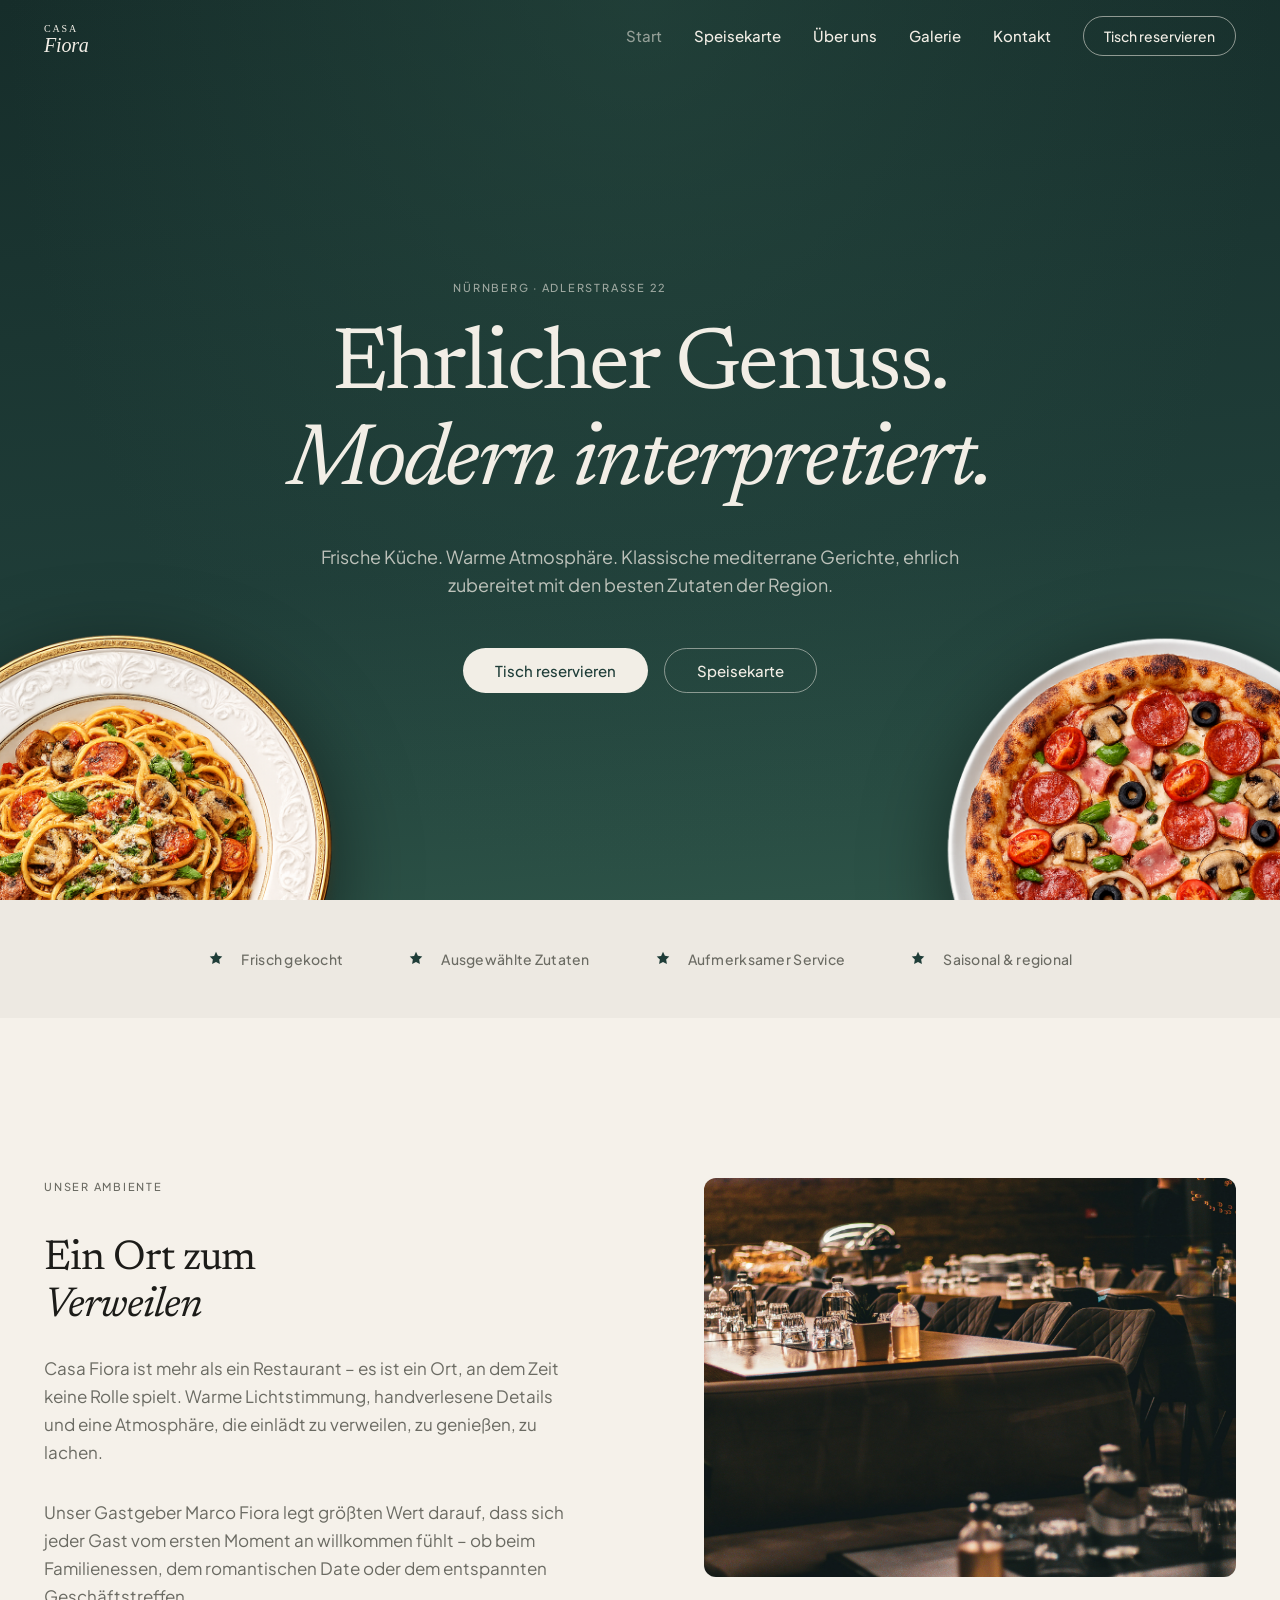
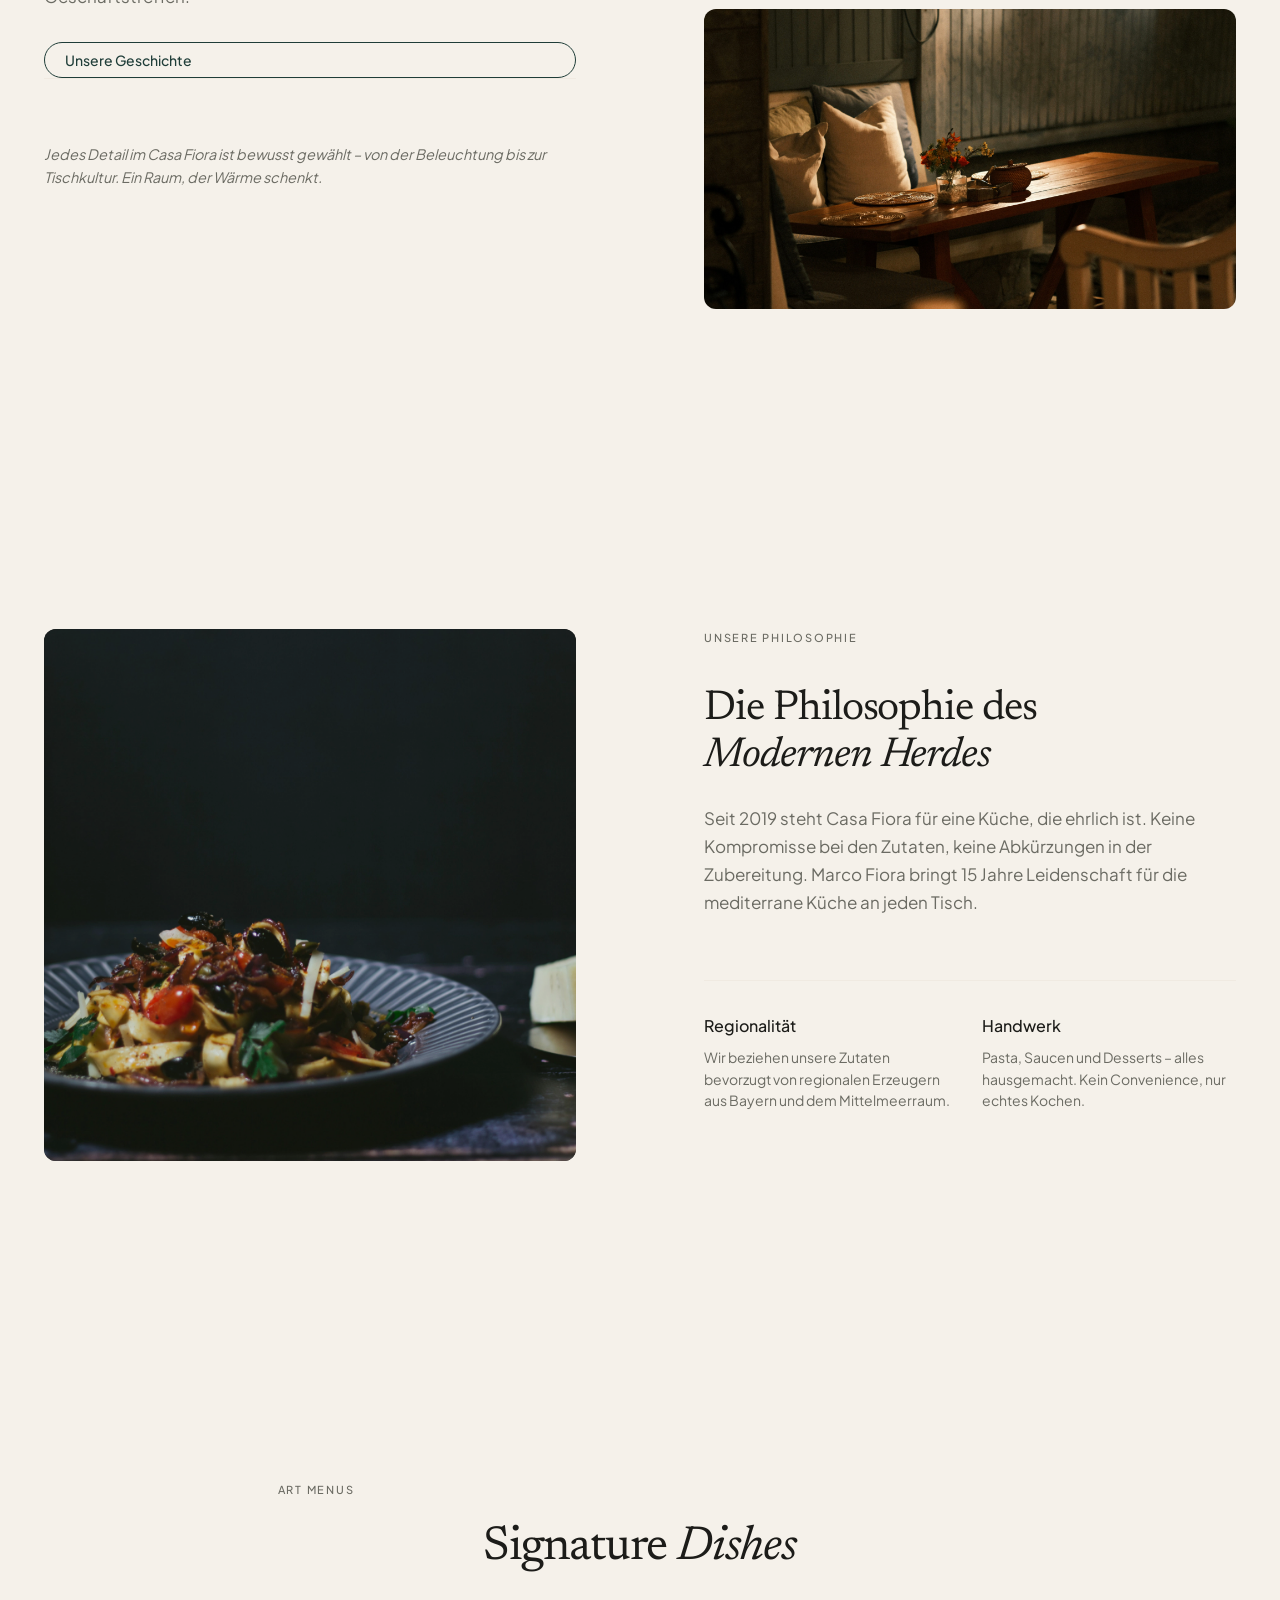
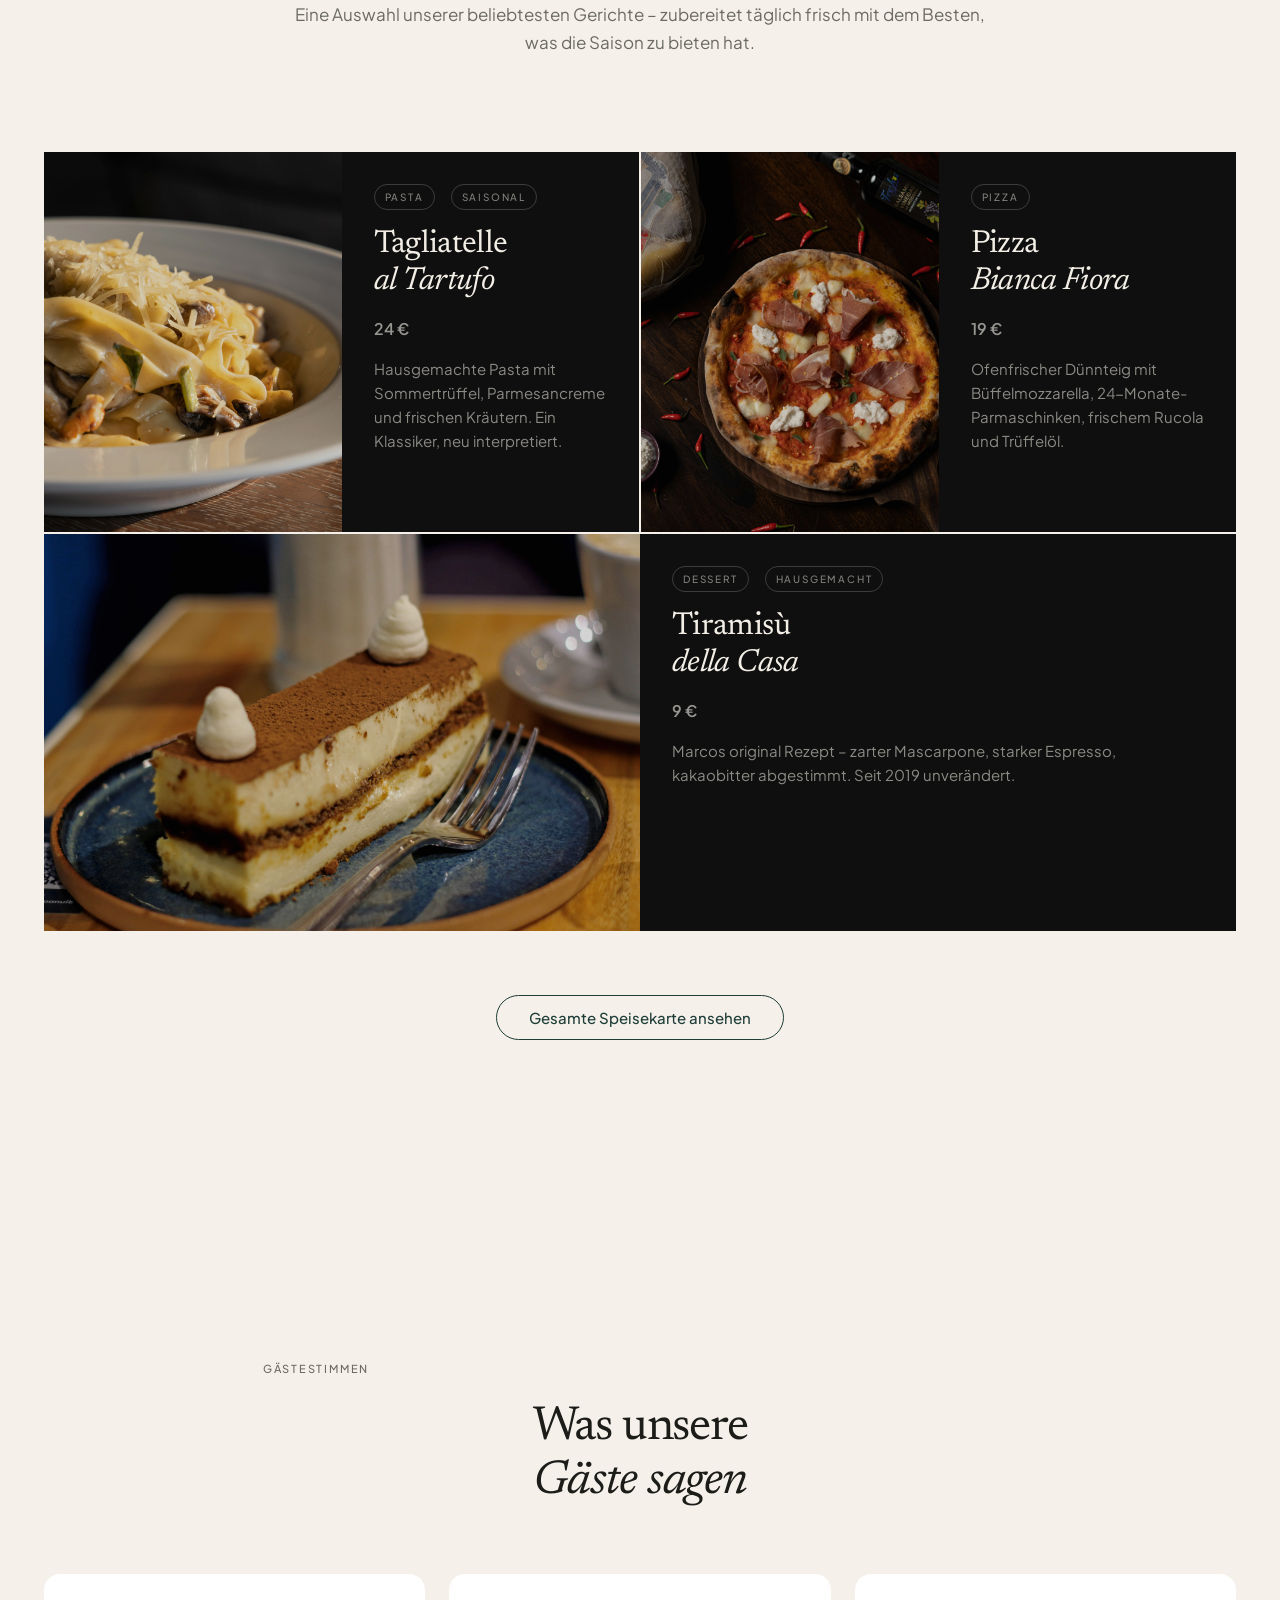
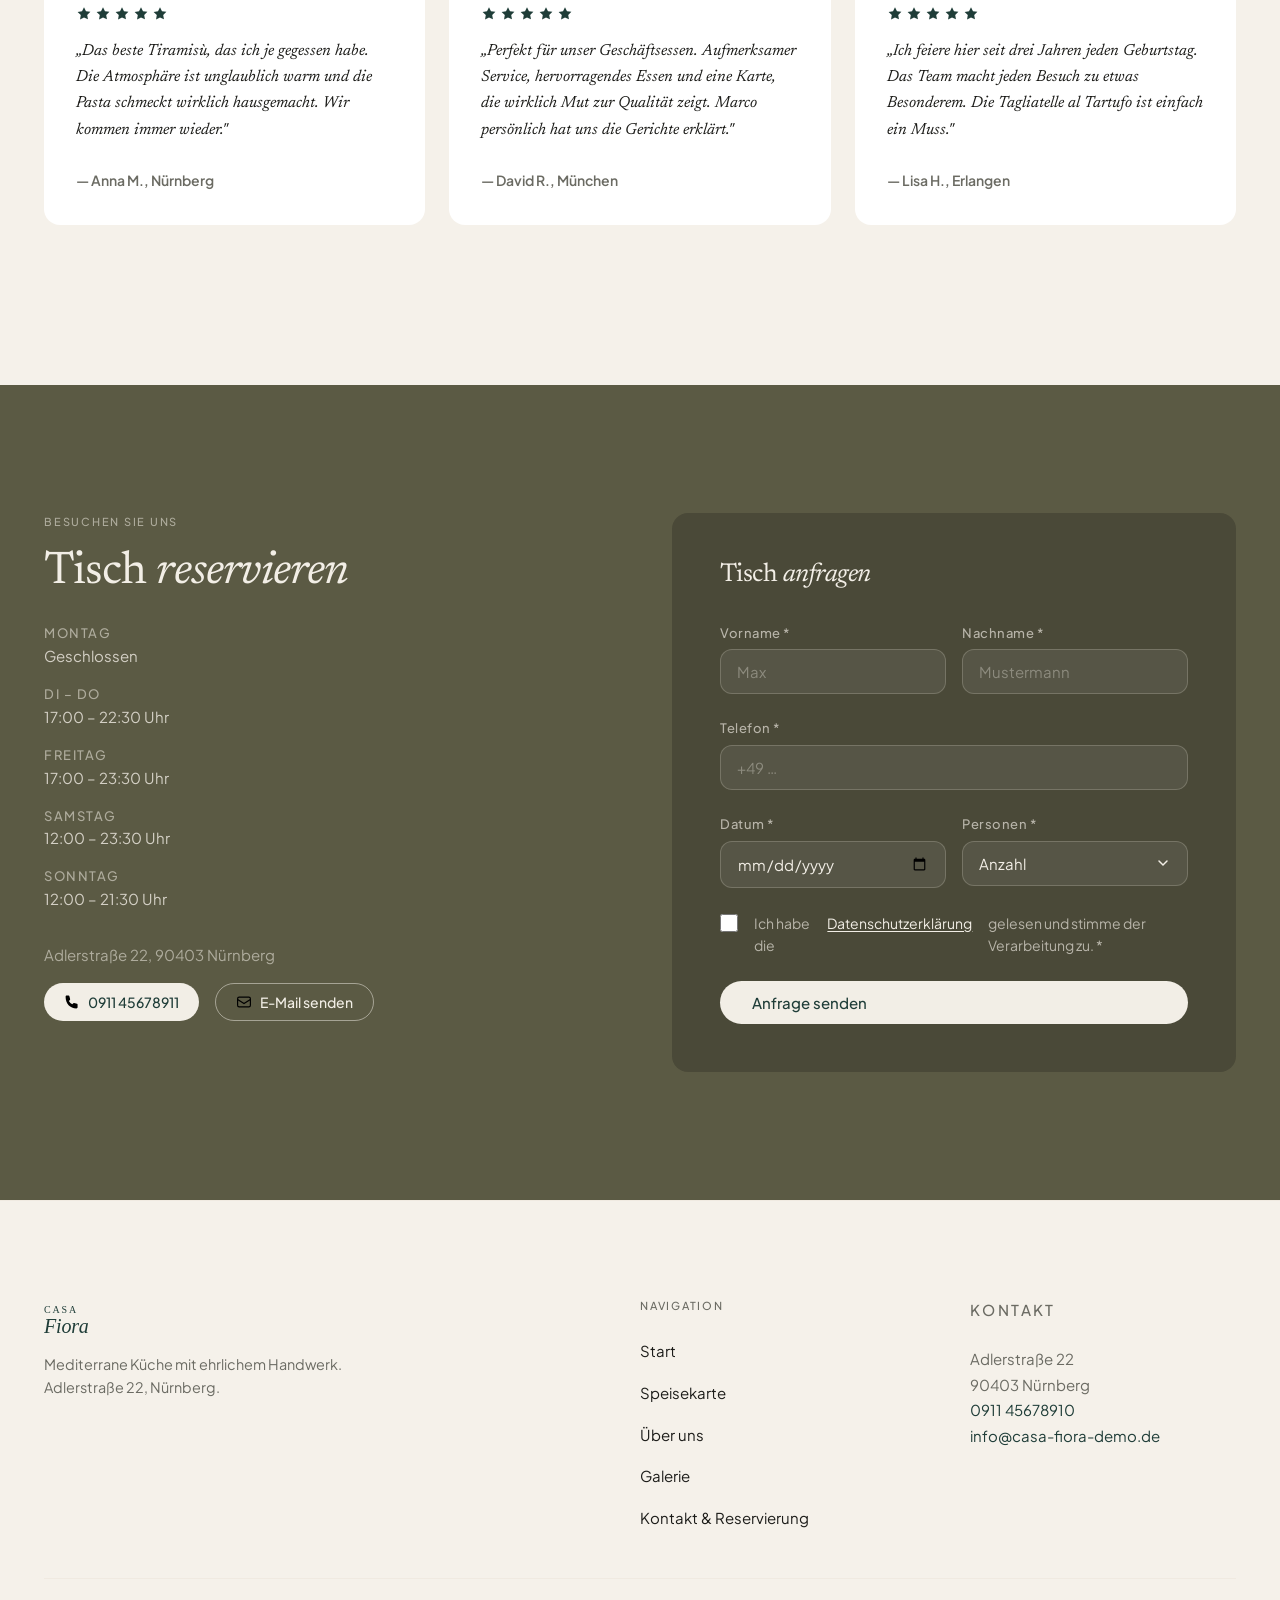
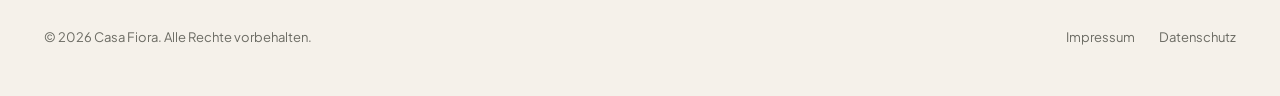
==== commit ccf904bf: "Bilder und alpha" ====
--- a/index.html
+++ b/index.html
@@ -143,6 +143,8 @@
           <a href="/speisekarte.html" class="btn btn--outline-light">Speisekarte</a>
         </div>
       </div>
+      <img src="/assets/images/pasta-alpha.png" alt="" aria-hidden="true" class="hero__deco hero__deco--left">
+      <img src="/assets/images/pizza-alpha.png" alt="" aria-hidden="true" class="hero__deco hero__deco--right">
     </section>
 
     <!-- Trust Badge Row -->
--- a/style.css
+++ b/style.css
@@ -597,6 +597,63 @@
   justify-content: center;
 }
 
+@keyframes deco-slide-left {
+  from {
+    transform: translateX(-140%) rotate(-35deg);
+    opacity: 0;
+  }
+  to {
+    transform: translateX(0) rotate(0deg);
+    opacity: 1;
+  }
+}
+
+@keyframes deco-slide-right {
+  from {
+    transform: translateX(140%) rotate(35deg);
+    opacity: 0;
+  }
+  to {
+    transform: translateX(0) rotate(0deg);
+    opacity: 1;
+  }
+}
+
+.hero__deco {
+  position: absolute;
+  bottom: -22%;
+  width: clamp(380px, 38vw, 660px);
+  pointer-events: none;
+  user-select: none;
+  filter: drop-shadow(0 20px 40px rgba(0, 0, 0, 0.5));
+}
+
+.hero__deco--left {
+  left: -10%;
+  animation: deco-slide-left 1.6s cubic-bezier(0.22, 1, 0.36, 1) 1s both;
+}
+
+.hero__deco--right {
+  right: -10%;
+  animation: deco-slide-right 1.6s cubic-bezier(0.22, 1, 0.36, 1) 1s both;
+}
+
+@media (max-width: 768px) {
+  .hero__deco {
+    width: clamp(200px, 48vw, 300px);
+    bottom: -12%;
+    opacity: 0.85;
+  }
+
+  .hero__deco--left {
+    left: -8%;
+  }
+
+  .hero__deco--right {
+    right: -8%;
+  }
+}
+
 /* ==========================================================================
    Section Base
    ========================================================================== */
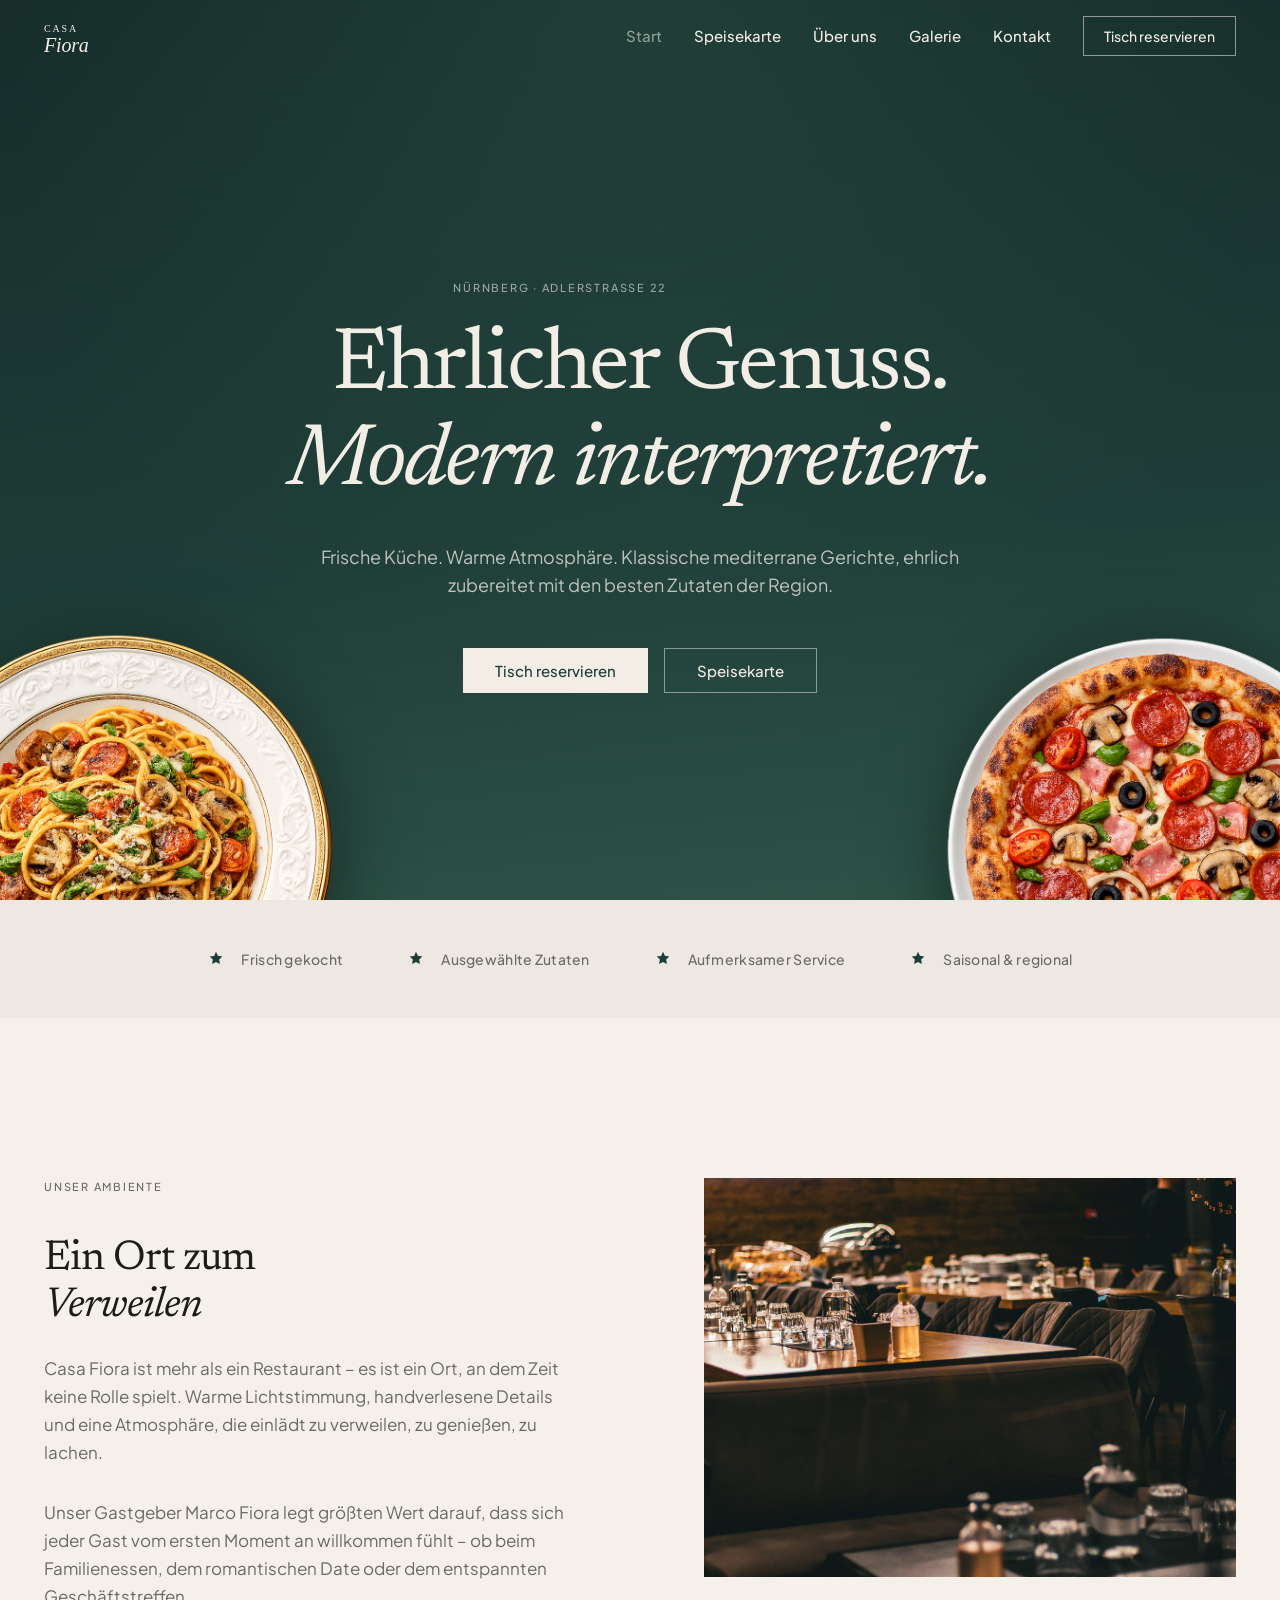
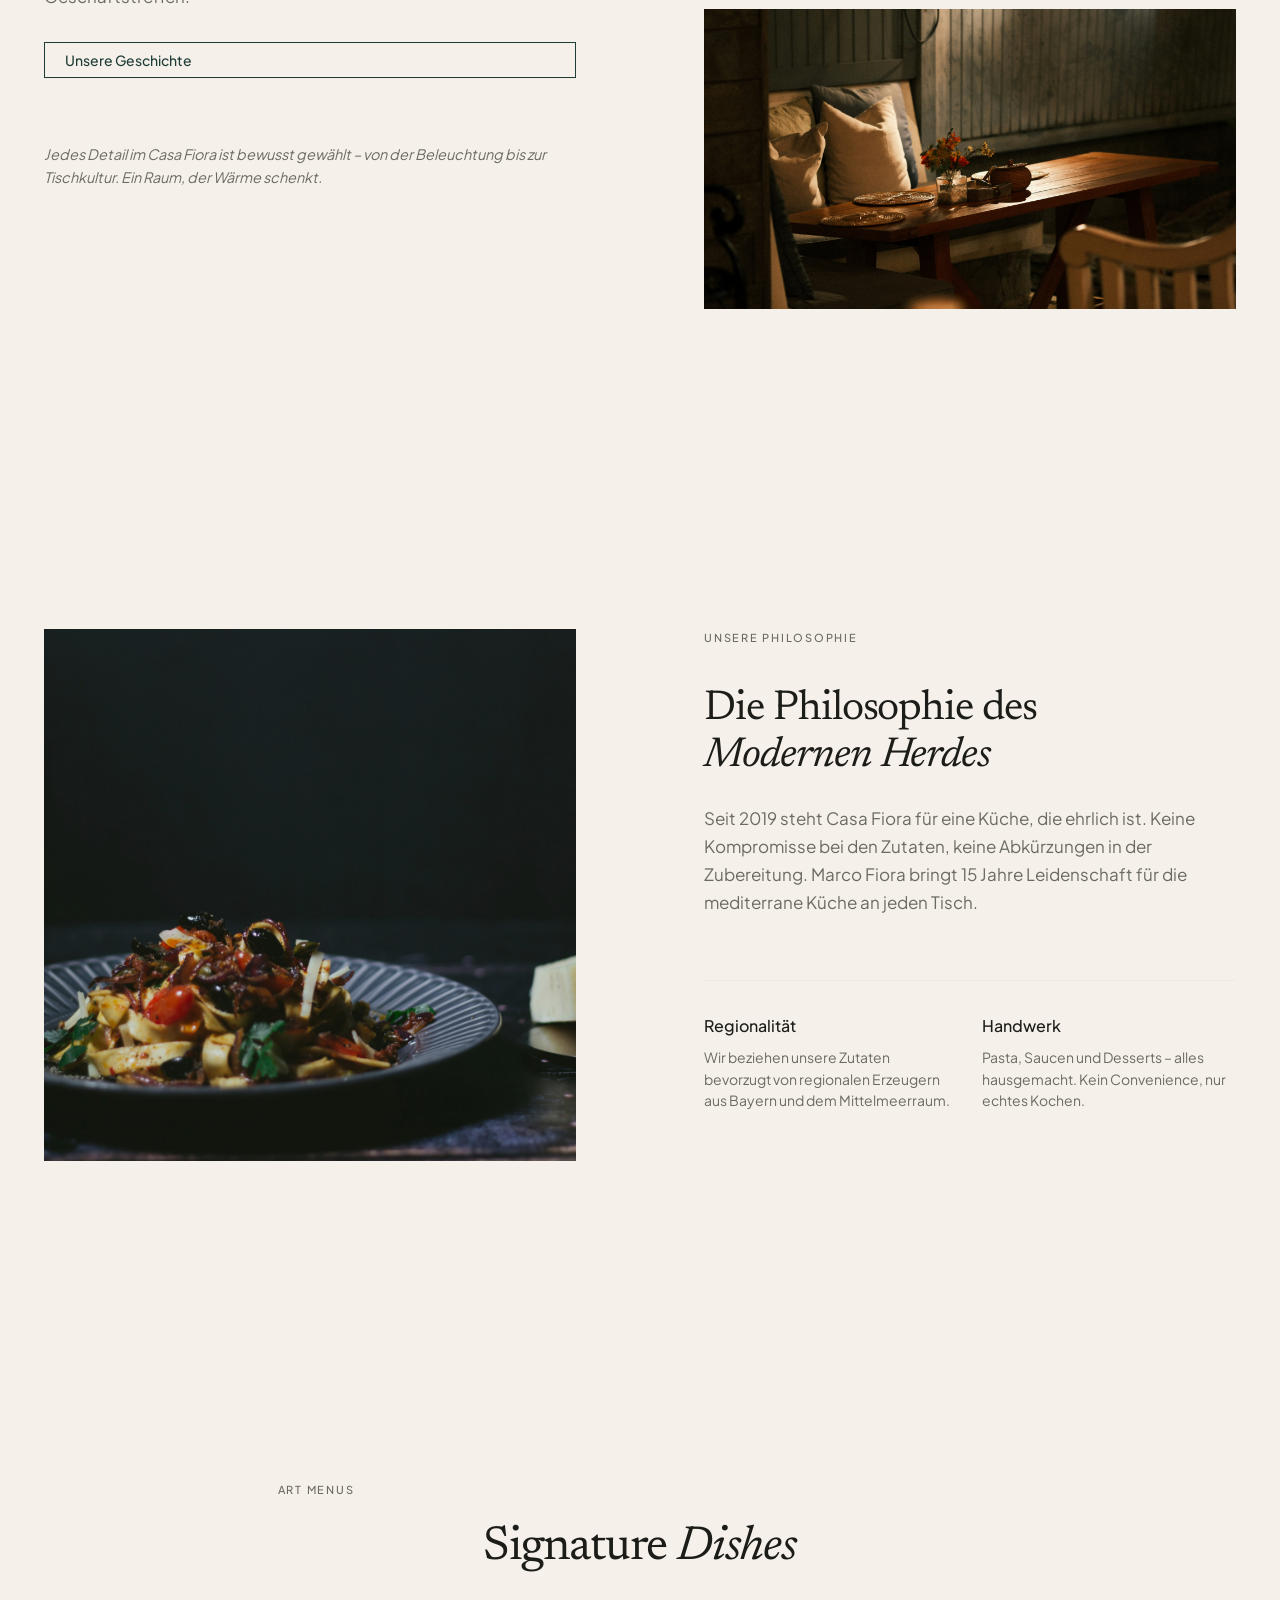
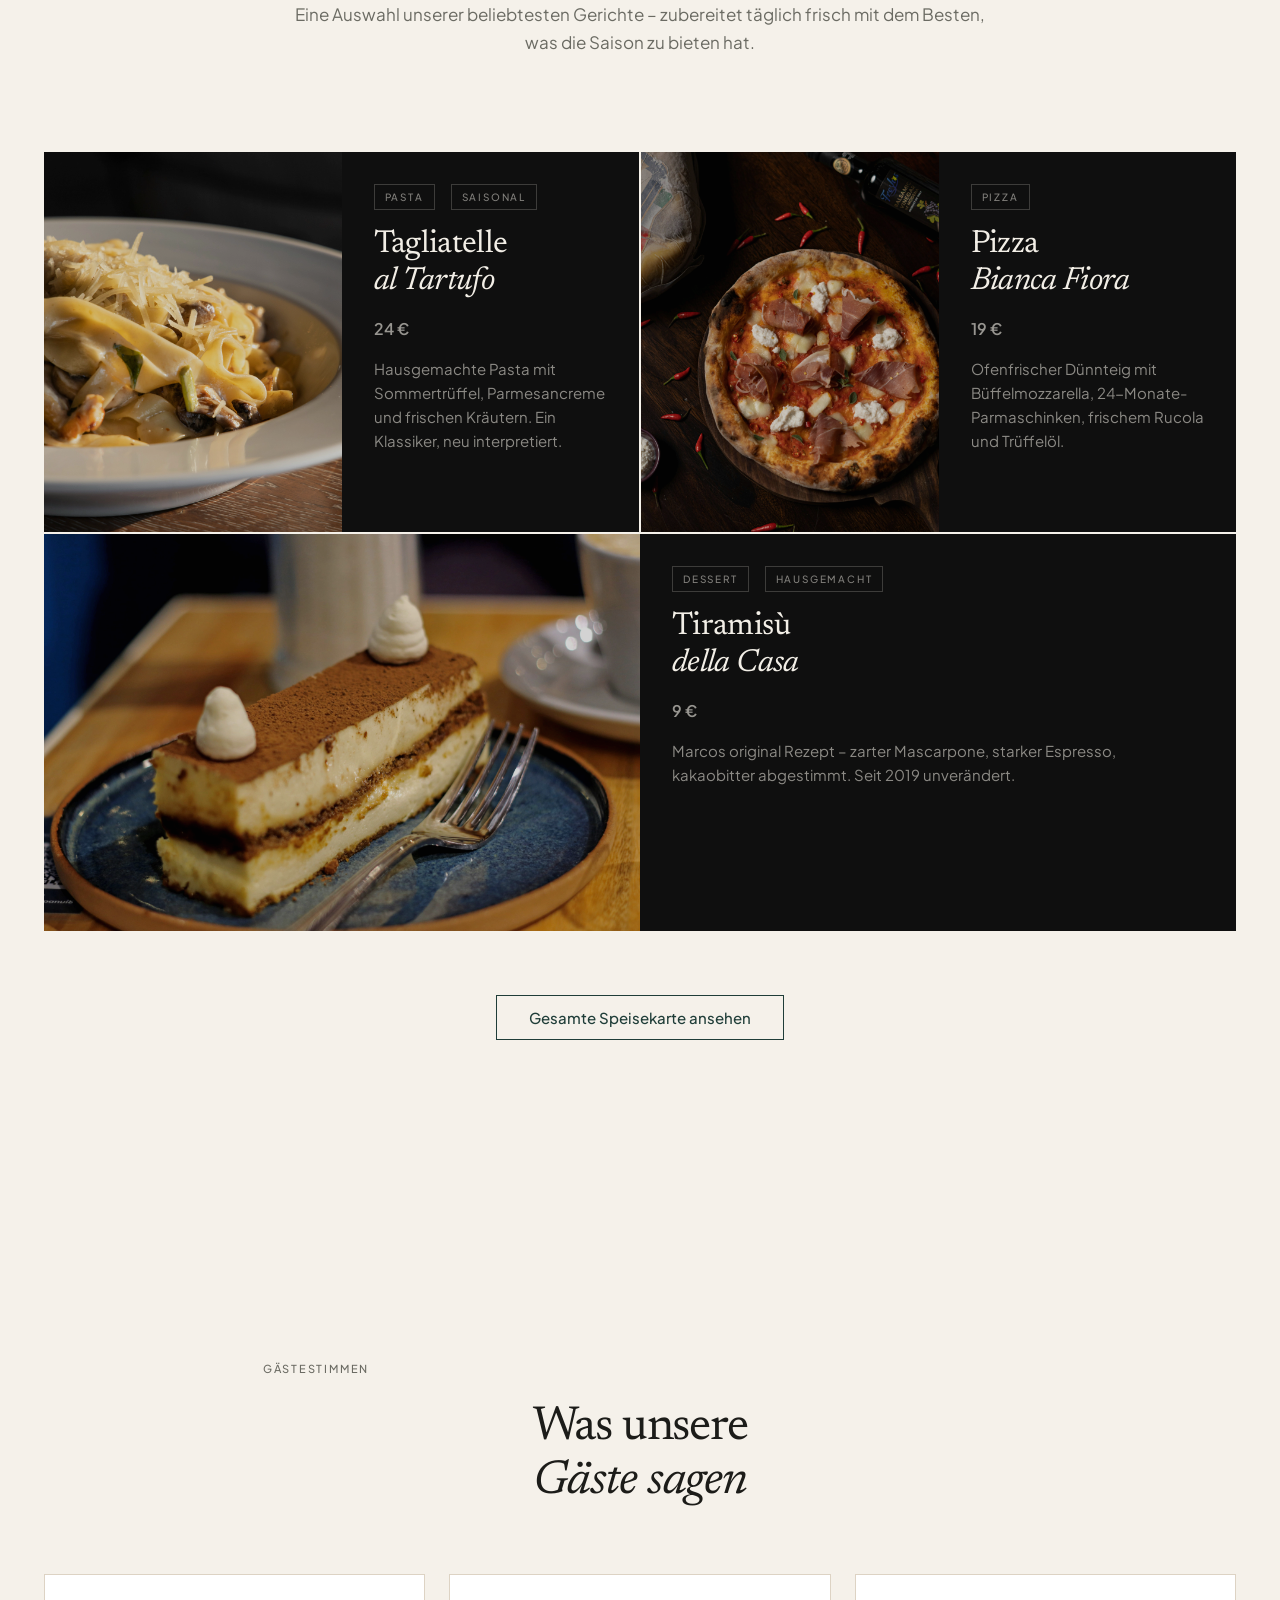
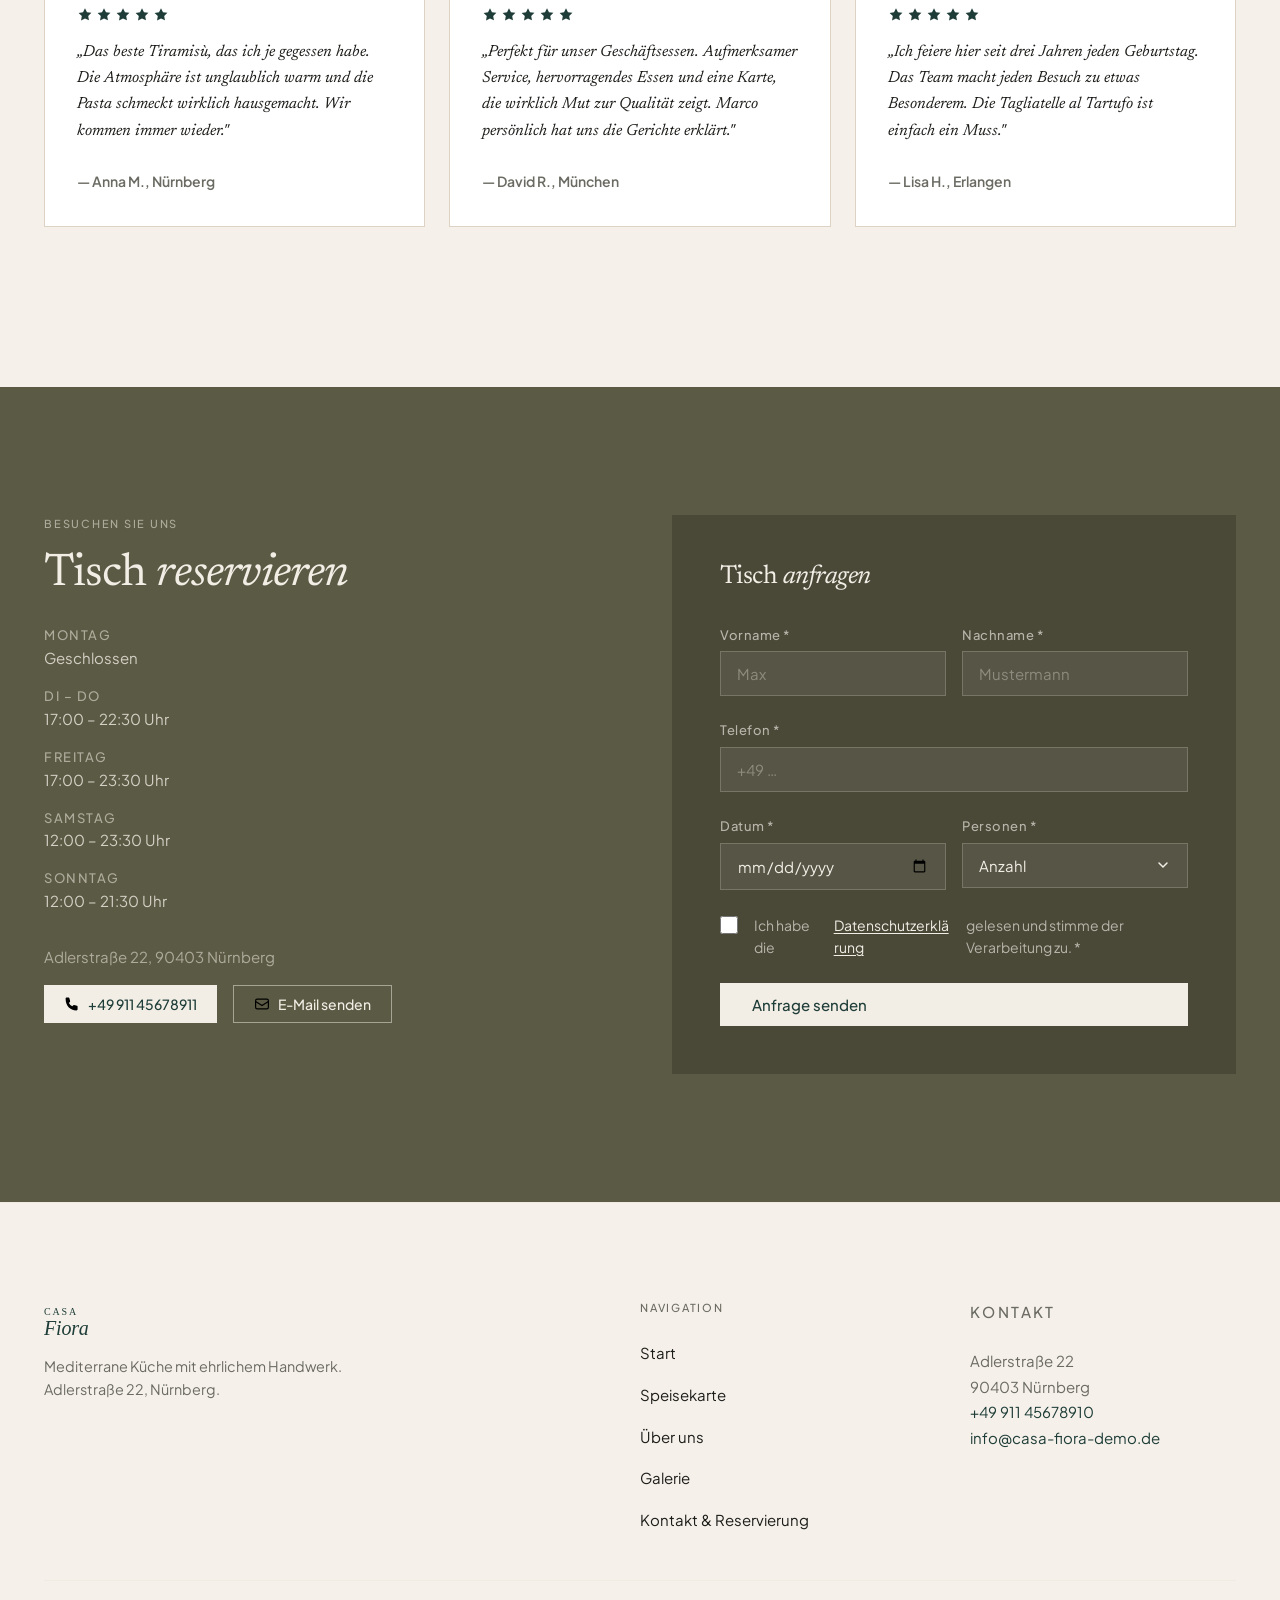
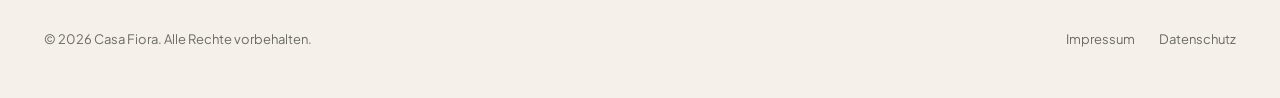
==== commit d3971b78: "demo edit" ====
--- a/index.html
+++ b/index.html
@@ -7,7 +7,7 @@
   <meta name="robots" content="index, follow">
   <title>Casa Fiora – Mediterrane Küche in Nürnberg</title>
 
-  <link rel="canonical" href="https://www.casa-fiora-demo.de/">
+  <link rel="canonical" href="https://demorestaurant12.netlify.app/">
 
   <link rel="icon" type="image/svg+xml" href="/favicon.svg">
   <link rel="icon" type="image/png" sizes="32x32" href="/favicon-32x32.png">
@@ -17,21 +17,24 @@
   <meta property="og:title" content="Casa Fiora – Mediterrane Küche in Nürnberg">
   <meta property="og:description" content="Frische Küche. Warme Atmosphäre. Ehrlicher Genuss. Mediterrane Küche mit hausgemachten Saucen im Herzen Nürnbergs.">
   <meta property="og:type" content="website">
-  <meta property="og:url" content="https://www.casa-fiora-demo.de/">
-  <meta property="og:image" content="https://www.casa-fiora-demo.de/assets/images/og-image.jpg">
+  <meta property="og:url" content="https://demorestaurant12.netlify.app/">
+  <meta property="og:image" content="https://demorestaurant12.netlify.app/assets/images/og-image.jpg">
   <meta property="og:locale" content="de_DE">
   <meta property="og:site_name" content="Casa Fiora">
 
   <link rel="preload" href="/assets/fonts/newsreader-regular.woff2" as="font" type="font/woff2" crossorigin>
   <link rel="preload" href="/assets/fonts/plus-jakarta-sans-regular.woff2" as="font" type="font/woff2" crossorigin>
   <link rel="stylesheet" href="/style.css">
+
+  <script src="/client.config.js"></script>
+  <script src="/client-init.js"></script>
 
   <script type="application/ld+json">
   {
     "@context": "https://schema.org",
     "@type": "Restaurant",
     "name": "Casa Fiora",
-    "image": "https://www.casa-fiora-demo.de/assets/images/og-image.jpg",
+    "image": "https://demorestaurant12.netlify.app/assets/images/og-image.jpg",
     "description": "Mediterrane Küche mit frischen Zutaten und hausgemachten Saucen. Klassische Gerichte modern interpretiert.",
     "servesCuisine": ["Mediterran", "Italienisch"],
     "address": {
@@ -43,7 +46,7 @@
     },
     "telephone": "+4991145678910",
     "email": "info@casa-fiora-demo.de",
-    "url": "https://www.casa-fiora-demo.de",
+    "url": "https://demorestaurant12.netlify.app",
     "openingHoursSpecification": [
       {
         "@type": "OpeningHoursSpecification",
@@ -92,8 +95,8 @@
   <header class="site-header is-transparent" id="site-header">
     <div class="container">
       <a href="/" class="site-logo" aria-label="Casa Fiora – Startseite">
-        <img src="/assets/logo/logo.svg" alt="Casa Fiora" width="180" height="44" class="logo-light">
-        <img src="/assets/logo/logo-dark.svg" alt="Casa Fiora" width="180" height="44" class="logo-dark">
+        <img src="/assets/logo/logo.svg" alt="Casa Fiora" width="180" height="44" class="logo-light" data-client="logo">
+        <img src="/assets/logo/logo-dark.svg" alt="Casa Fiora" width="180" height="44" class="logo-dark" data-client="logo-dark">
       </a>
       <nav class="site-nav" aria-label="Hauptnavigation">
         <ul id="main-menu" class="nav-list" role="list">
@@ -396,13 +399,13 @@
               <dt>Samstag</dt><dd>12:00 – 23:30 Uhr</dd>
               <dt>Sonntag</dt><dd>12:00 – 21:30 Uhr</dd>
             </dl>
-            <p style="font-size: 0.9375rem; color: rgba(242,238,230,0.55); margin-bottom: var(--space-2);">Adlerstraße 22, 90403 Nürnberg</p>
+            <p style="font-size: 0.9375rem; color: rgba(242,238,230,0.55); margin-bottom: var(--space-2);" data-client="address">Adlerstraße 22, 90403 Nürnberg</p>
             <div class="cta-section__actions">
-              <a href="tel:+4991145678911" class="btn btn--primary-light btn--sm" aria-label="Reservierung per Telefon">
+              <a href="tel:+4991145678911" class="btn btn--primary-light btn--sm" aria-label="Reservierung per Telefon" data-client-href="phone-reservation">
                 <img src="/assets/icons/phone.svg" alt="" aria-hidden="true" width="16" height="16">
-                0911 45678911
+                <span data-client="phoneReservation">0911 45678911</span>
               </a>
-              <a href="mailto:reservierung@casa-fiora-demo.de" class="btn btn--outline-light btn--sm" aria-label="Reservierung per E-Mail">
+              <a href="mailto:reservierung@casa-fiora-demo.de" class="btn btn--outline-light btn--sm" aria-label="Reservierung per E-Mail" data-client-href="email-reservation">
                 <img src="/assets/icons/mail.svg" alt="" aria-hidden="true" width="16" height="16">
                 E-Mail senden
               </a>
@@ -476,7 +479,7 @@
       <div class="footer-inner">
         <div class="footer-brand">
           <a href="/" aria-label="Casa Fiora – Startseite" class="footer-logo">
-            <img src="/assets/logo/logo-dark.svg" alt="Casa Fiora" width="180" height="44">
+            <img src="/assets/logo/logo-dark.svg" alt="Casa Fiora" width="180" height="44" data-client="logo-dark">
           </a>
           <p class="footer-tagline">Mediterrane Küche mit ehrlichem Handwerk. Adlerstraße 22, Nürnberg.</p>
         </div>
@@ -493,15 +496,15 @@
         <div class="footer-contact">
           <p class="footer-nav__title">Kontakt</p>
           <p>
-            Adlerstraße 22<br>
-            90403 Nürnberg<br>
-            <a href="tel:+4991145678910">0911 45678910</a><br>
-            <a href="mailto:info@casa-fiora-demo.de">info@casa-fiora-demo.de</a>
+            <span data-client="street">Adlerstraße 22</span><br>
+            <span data-client="city">90403 Nürnberg</span><br>
+            <a href="tel:+4991145678910" data-client="phone" data-client-href="phone">0911 45678910</a><br>
+            <a href="mailto:info@casa-fiora-demo.de" data-client="email" data-client-href="email">info@casa-fiora-demo.de</a>
           </p>
         </div>
       </div>
       <div class="footer-bottom">
-        <p class="footer-copyright">&copy; 2026 Casa Fiora. Alle Rechte vorbehalten.</p>
+        <p class="footer-copyright">&copy; 2026 <span data-client="name">Casa Fiora</span>. Alle Rechte vorbehalten.</p>
         <nav class="footer-legal" aria-label="Rechtliches">
           <a href="/impressum.html">Impressum</a>
           <a href="/datenschutz.html">Datenschutz</a>
--- a/style.css
+++ b/style.css
@@ -102,11 +102,11 @@
   /* Layout */
   --container-max:   1240px;
   --container-wide:  1440px;
-  --radius-sm:   6px;
-  --radius-md:   12px;
-  --radius-lg:   16px;
-  --radius-xl:   24px;
-  --radius-full: 9999px;
+  --radius-sm:   0px;
+  --radius-md:   0px;
+  --radius-lg:   0px;
+  --radius-xl:   0px;
+  --radius-full: 0px;
 
   /* Elevation */
   --shadow-sm: 0 2px 8px rgba(28, 28, 25, 0.06);
@@ -135,6 +135,7 @@
   font-size: 16px;
   scroll-behavior: smooth;
   -webkit-text-size-adjust: 100%;
+  overflow-x: hidden;
 }
 
 body {
@@ -480,11 +481,11 @@
 }
 
 .btn:hover {
-  transform: scale(1.015);
+  transform: scale(1);
 }
 
 .btn:active {
-  transform: scale(0.99);
+  transform: scale(1);
 }
 
 .btn--primary {
@@ -494,7 +495,6 @@
 
 .btn--primary:hover {
   background-color: var(--color-primary-hover);
-  box-shadow: var(--shadow-md);
 }
 
 .btn--primary-light {
@@ -504,13 +504,12 @@
 
 .btn--primary-light:hover {
   background-color: #E8E3D9;
-  box-shadow: var(--shadow-md);
 }
 
 .btn--outline-light {
   background-color: transparent;
   color: var(--color-text-on-dark);
-  border: 1.5px solid rgba(242, 238, 230, 0.5);
+  border: 1px solid rgba(242, 238, 230, 0.5);
 }
 
 .btn--outline-light:hover {
@@ -520,7 +519,7 @@
 .btn--outline-dark {
   background-color: transparent;
   color: var(--color-primary);
-  border: 1.5px solid var(--color-primary);
+  border: 1px solid var(--color-primary);
 }
 
 .btn--outline-dark:hover {
@@ -659,7 +658,13 @@
    ========================================================================== */
 
 .section {
-  padding-block: var(--space-7);
+  padding-block: var(--space-5);
+}
+
+@media (min-width: 768px) {
+  .section {
+    padding-block: var(--space-7);
+  }
 }
 
 .section--creme {
@@ -919,6 +924,7 @@
   aspect-ratio: 4/3;
   object-fit: cover;
   display: block;
+  align-self: start;
   opacity: 0.82;
   transition: opacity var(--duration) var(--ease);
 }
@@ -990,6 +996,27 @@
   }
 }
 
+@media (max-width: 767px) {
+  .dish-card {
+    display: flex;
+    flex-direction: column;
+  }
+
+  .dish-card picture {
+    display: block;
+    width: 100%;
+    aspect-ratio: 4/3;
+    overflow: hidden;
+    flex-shrink: 0;
+  }
+
+  .dish-card__image {
+    width: 100%;
+    height: 100%;
+    aspect-ratio: unset;
+  }
+}
+
 @media (min-width: 1024px) {
   .dish-card {
     grid-template-columns: 1fr 1fr;
@@ -1056,6 +1083,7 @@
 .testimonial-card {
   background-color: var(--color-surface);
   border-radius: var(--radius-lg);
+  border: 1px solid var(--color-accent);
   padding: var(--space-4);
 }
 
@@ -1202,6 +1230,8 @@
 .form-row select,
 .form-row textarea {
   width: 100%;
+  max-width: 100%;
+  min-width: 0;
   padding: 0.75rem 1rem;
   background-color: rgba(255, 255, 255, 0.07);
   border: 1px solid rgba(242, 238, 230, 0.2);
@@ -1281,6 +1311,8 @@
   gap: var(--space-2);
   font-size: 0.875rem;
   color: rgba(242, 238, 230, 0.65);
+  overflow-wrap: break-word;
+  word-break: break-word;
 }
 
 .form-checkbox.dark {
@@ -1621,9 +1653,32 @@
    Contact Page
    ========================================================================== */
 
-.contact-layout {
+.contact-layout,
+.reservierung-layout {
   display: grid;
   gap: var(--space-6);
+}
+
+.reservierung-form-panel {
+  min-width: 0;
+  overflow: hidden;
+}
+
+.reservierung-form-panel h2 {
+  font-size: clamp(1.5rem, 3vw, 2.25rem);
+  letter-spacing: -0.02em;
+  margin-bottom: var(--space-4);
+}
+
+.reservierung-form-panel h2 em {
+  font-style: italic;
+}
+
+.contact-link-row {
+  display: flex;
+  flex-wrap: wrap;
+  gap: var(--space-2);
+  margin-top: var(--space-5);
 }
 
 .contact-info__group {
@@ -1689,7 +1744,8 @@
 }
 
 @media (min-width: 1024px) {
-  .contact-layout {
+  .contact-layout,
+  .reservierung-layout {
     grid-template-columns: 5fr 7fr;
     align-items: start;
   }
@@ -1871,6 +1927,7 @@
 @media (max-width: 767px) {
   .hide-on-mobile { display: none !important; }
   .form-row--half { grid-template-columns: 1fr; }
+  .cta-section__form-panel { padding: var(--space-3); }
 }
 
 /* ==========================================================================
